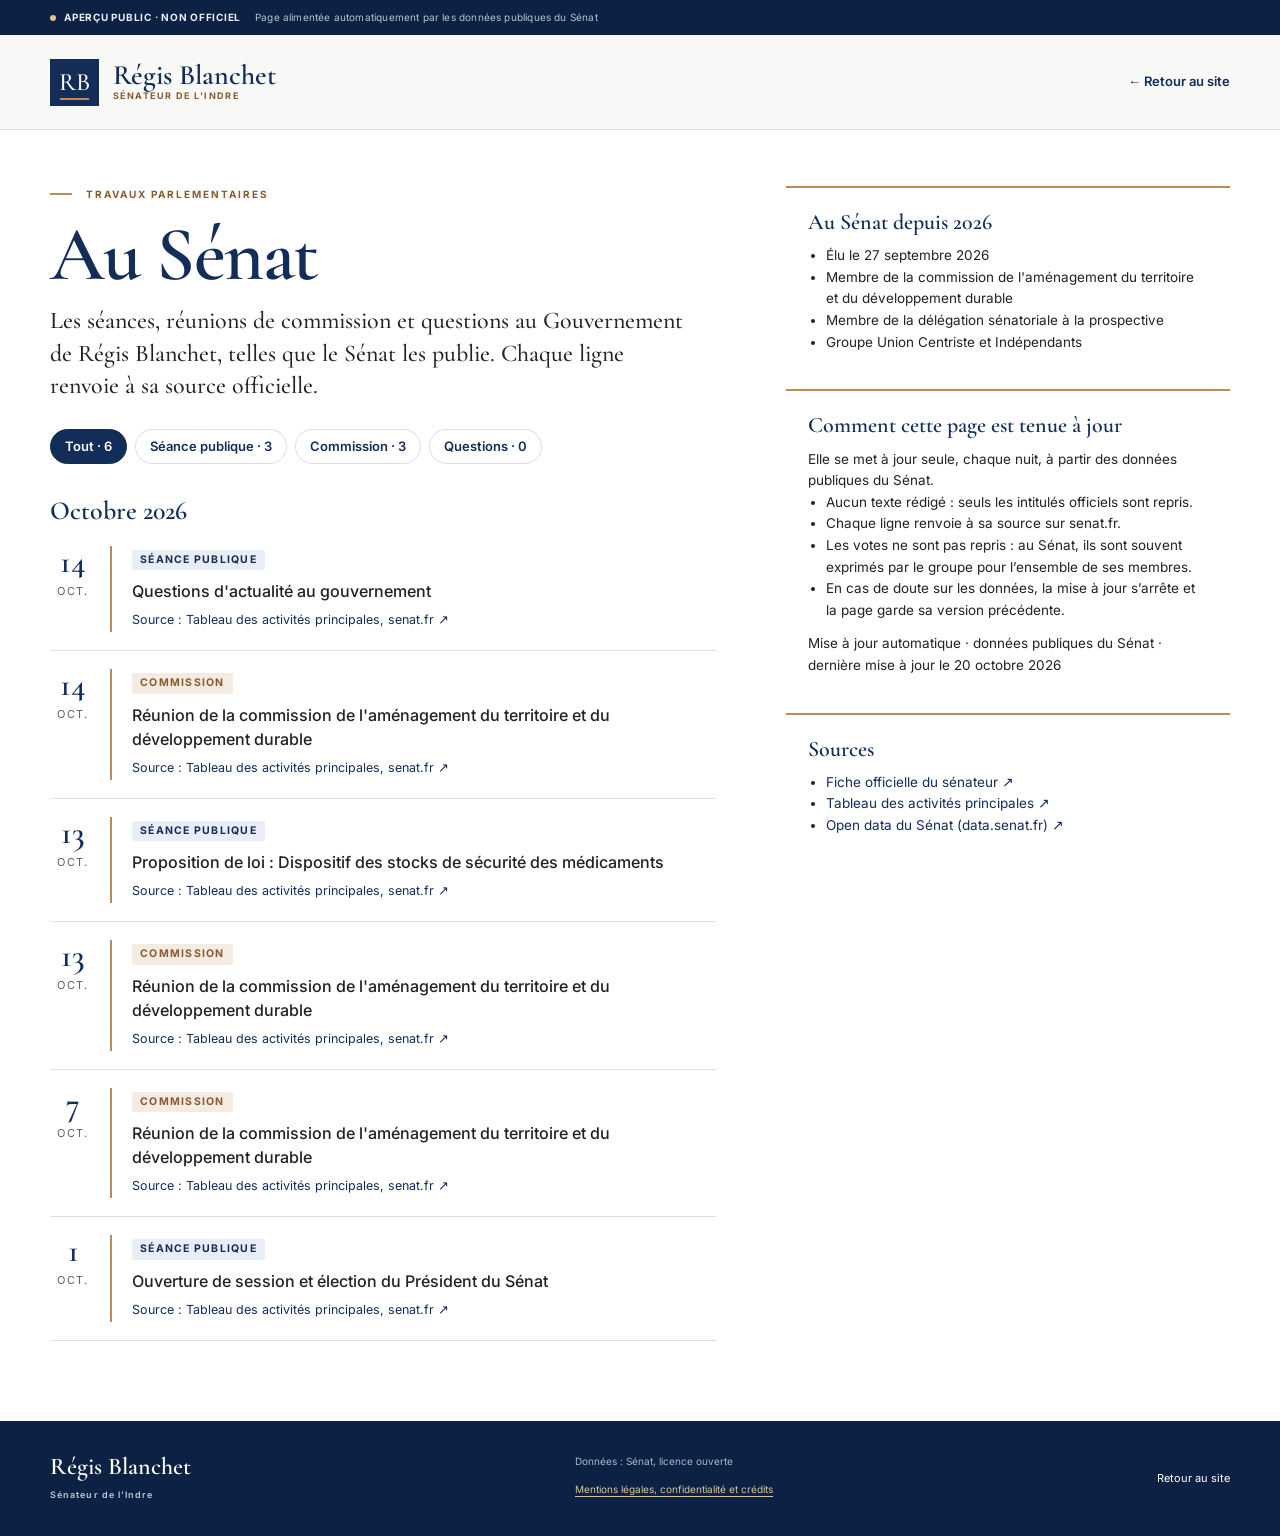
==== au-senat.html @ c46a8a38 "Rubrique « Au Sénat » alimentée automatiquement par les données publiques du Sénat - tools/senat/maj" ====
<!doctype html>
<html lang="fr">
<head>
  <meta charset="utf-8">
  <meta name="viewport" content="width=device-width, initial-scale=1">
  <meta name="robots" content="noindex">
  <title>Au Sénat | Régis Blanchet</title>
  <meta name="description" content="Activité parlementaire de Régis Blanchet, sénateur de l'Indre, mise à jour automatiquement à partir des données publiques du Sénat.">
  <link rel="icon" type="image/svg+xml" href="favicon.svg">
  <link rel="stylesheet" href="assets/css/fonts.css?v=1">
  <link rel="stylesheet" href="assets/css/style.css?v=20261020-senat1">
  <script src="assets/js/travaux-data.js" defer></script>
  <script src="assets/js/travaux.js?v=1" defer></script>
</head>
<body>
  <div class="prototype-bar"><div class="shell prototype-inner"><span class="prototype-chip"><span class="live-dot"></span>APERÇU PUBLIC · NON OFFICIEL</span><span class="prototype-caption">Page alimentée automatiquement par les données publiques du Sénat</span></div></div>
  <header class="site-header"><div class="shell header-inner">
    <a class="brand" href="index.html" aria-label="Retour à l’accueil"><span class="brand-mark">RB<span class="brand-mark-rule"></span></span><span class="brand-wordmark"><strong>Régis Blanchet</strong><small>SÉNATEUR DE L’INDRE</small></span></a>
    <a class="r-back-top" href="index.html#mandat">← Retour au site</a>
  </div></header>
  <main id="au-senat" class="rencontre-page tv-page">
    <div class="shell r-grid">
      <div class="r-main">
        <div class="section-overline"><span class="overline-square"></span> TRAVAUX PARLEMENTAIRES</div>
        <h1>Au Sénat</h1>
        <p class="r-lead">Les séances, réunions de commission et questions au Gouvernement de Régis Blanchet, telles que le Sénat les publie. Chaque ligne renvoie à sa source officielle.</p>
        <div class="tv-filtres" role="group" aria-label="Filtrer l’activité"></div>
        <div class="tv-full" aria-live="polite"><noscript><p>Cette page nécessite JavaScript. Voir la <a href="https://www.senat.fr/senateur/blanchet_regis21652w.html">fiche officielle</a>.</p></noscript></div>
      </div>
      <aside class="r-side">
        <div class="tv-side-box tv-side-profil"><h2>Au Sénat depuis 2026</h2></div>
        <div class="tv-side-box">
          <h2>Comment cette page est tenue à jour</h2>
          <p>Elle se met à jour seule, chaque nuit, à partir des données publiques du Sénat.</p>
          <ul class="tv-regles">
            <li>Aucun texte rédigé : seuls les intitulés officiels sont repris.</li>
            <li>Chaque ligne renvoie à sa source sur senat.fr.</li>
            <li>Les votes ne sont pas repris : au Sénat, ils sont souvent exprimés par le groupe pour l’ensemble de ses membres.</li>
            <li>En cas de doute sur les données, la mise à jour s’arrête et la page garde sa version précédente.</li>
          </ul>
          <div class="tv-side-maj"></div>
        </div>
        <div class="tv-side-box"><h2>Sources</h2><ul class="tv-sources"></ul></div>
      </aside>
    </div>
  </main>
  <footer class="footer"><div class="shell footer-inner"><div class="footer-brand">Régis Blanchet <small>Sénateur de l’Indre</small></div><div class="footer-notes"><span>Données : Sénat, licence ouverte</span><a class="footer-legal" href="mentions-legales.html">Mentions légales, confidentialité et crédits</a></div><a href="index.html" class="back-to-top">Retour au site</a></div></footer>
</body>
</html>
---- assets/css/fonts.css ----
/* Polices hébergées sur le site (aucun appel à un service tiers) — licence SIL OFL */
@font-face{font-family:'Cormorant Garamond';font-style:normal;font-weight:500;font-display:swap;src:url(../fonts/cormorant-garamond-latin-500-normal.woff2) format('woff2')}
@font-face{font-family:'Cormorant Garamond';font-style:normal;font-weight:600;font-display:swap;src:url(../fonts/cormorant-garamond-latin-600-normal.woff2) format('woff2')}
@font-face{font-family:'Cormorant Garamond';font-style:normal;font-weight:700;font-display:swap;src:url(../fonts/cormorant-garamond-latin-700-normal.woff2) format('woff2')}
@font-face{font-family:'Cormorant Garamond';font-style:italic;font-weight:500;font-display:swap;src:url(../fonts/cormorant-garamond-latin-500-italic.woff2) format('woff2')}
@font-face{font-family:'Cormorant Garamond';font-style:italic;font-weight:600;font-display:swap;src:url(../fonts/cormorant-garamond-latin-600-italic.woff2) format('woff2')}
@font-face{font-family:'Inter';font-style:normal;font-weight:400;font-display:swap;src:url(../fonts/inter-latin-400-normal.woff2) format('woff2')}
@font-face{font-family:'Inter';font-style:normal;font-weight:500;font-display:swap;src:url(../fonts/inter-latin-500-normal.woff2) format('woff2')}
@font-face{font-family:'Inter';font-style:normal;font-weight:600;font-display:swap;src:url(../fonts/inter-latin-600-normal.woff2) format('woff2')}
@font-face{font-family:'Inter';font-style:normal;font-weight:700;font-display:swap;src:url(../fonts/inter-latin-700-normal.woff2) format('woff2')}
---- assets/css/style.css ----
:root{--navy:#132D59;--navy-deep:#0d2144;--navy-hover:#1c3f75;--cream:#F8F8F6;--cream-alt:#F1EFEA;--ink:#222222;--ink-soft:#5a5e65;--terracotta:#BD8B57;--terracotta-deep:#8A5A2E;--tie-bordeaux:#983F49;--line:rgba(19,45,89,.14);--serif:'Cormorant Garamond',Georgia,'Times New Roman',serif;--sans:'Inter',-apple-system,BlinkMacSystemFont,'Segoe UI',Arial,sans-serif;--container:1180px;--shadow:0 24px 70px rgba(12,31,59,.13);--radius:7px}
*{box-sizing:border-box}html{scroll-behavior:smooth;scroll-padding-top:116px}body{margin:0;background:var(--cream);color:var(--ink);font-family:var(--sans);font-size:15px;line-height:1.65;-webkit-font-smoothing:antialiased}body.reader-open{overflow:hidden}button,input{font:inherit}a{color:inherit;text-decoration:none}button{cursor:pointer}img{max-width:100%;display:block}h1,h2,h3,h4,p{margin:0}h1,h2,h3{font-family:var(--serif);font-weight:600;line-height:1.02}em{font-family:var(--serif);font-weight:500}h2 em{color:var(--terracotta-deep)}.shell{width:min(var(--container),calc(100% - 88px));margin-inline:auto}.skip-link{position:absolute;top:-200px;left:15px;background:#fff;padding:10px;z-index:99}.skip-link:focus{top:5px}a:focus-visible,button:focus-visible{outline:3px solid var(--terracotta);outline-offset:3px}.prototype-bar{background:var(--navy-deep);color:#e9eef5;font-size:10px;letter-spacing:.075em}.prototype-inner{min-height:35px;display:flex;align-items:center;gap:14px}.prototype-chip{font-weight:700;white-space:nowrap;display:inline-flex;align-items:center;gap:8px}.live-dot{width:6px;height:6px;background:#e2c18c;border-radius:50%;display:block}.prototype-caption{color:#b6c2d2;letter-spacing:.018em;font-size:10px}.prototype-doc{margin-left:auto;color:#fff;white-space:nowrap;font-size:10px;font-weight:600}.prototype-doc span{margin-left:8px}.site-header{position:sticky;top:0;z-index:30;background:rgba(248,248,246,.96);backdrop-filter:blur(15px);border-bottom:1px solid var(--line)}.header-inner{height:94px;display:flex;align-items:center;justify-content:space-between;gap:28px}.brand{display:flex;align-items:center;gap:14px;flex-shrink:0}.brand-mark{height:47px;width:49px;background:var(--navy);color:#fff;font-family:var(--serif);font-size:25px;line-height:1;display:flex;align-items:center;justify-content:center;position:relative}.brand-mark-rule{position:absolute;left:10px;right:10px;bottom:6px;background:var(--terracotta);height:2px}.brand-wordmark{display:flex;flex-direction:column;gap:3px}.brand-wordmark strong{font:600 28px/.86 var(--serif);color:var(--navy);white-space:nowrap}.brand-wordmark small{font:700 9px var(--sans);letter-spacing:.16em;color:var(--terracotta-deep)}.site-nav{display:flex;align-items:center;gap:32px;margin-left:auto;font-size:12px;font-weight:600;color:#303b4c}.site-nav>a{transition:color .2s;white-space:nowrap}.site-nav>a:hover{color:var(--terracotta-deep)}.site-nav>.nav-contact{border:1px solid rgba(19,45,89,.4);padding:12px 17px;border-radius:2px;color:var(--navy)}.nav-contact span{padding-left:12px}.nav-toggle{display:none}.hero{position:relative;padding:90px 0 99px;overflow:hidden}.hero:before{content:'';position:absolute;top:-200px;left:-130px;width:440px;height:440px;border-radius:50%;border:1px solid rgba(19,45,89,.045)}.hero-grid{display:grid;grid-template-columns:1.04fr 1fr;gap:73px;align-items:center}.section-overline{font-size:10px;font-weight:700;letter-spacing:.20em;color:var(--terracotta-deep);display:flex;align-items:center;gap:14px}.overline-square{width:22px;height:2px;background:var(--terracotta);display:inline-block}.hero h1{font-size:clamp(64px,7.0vw,112px);letter-spacing:-.037em;line-height:.90;color:var(--navy);margin:30px 0 29px}.hero h1 em{font-weight:500;color:var(--terracotta-deep);letter-spacing:-.045em}.hero-lead{font-size:16px;max-width:460px;line-height:1.92;color:var(--ink-soft)}.hero-actions{display:flex;gap:20px;align-items:center;flex-wrap:wrap;margin-top:31px}.btn{display:inline-flex;align-items:center;justify-content:center;gap:14px;border-radius:3px;border:1px solid transparent;padding:16px 23px;font-size:12px;font-weight:650;line-height:1.2;transition:background .2s,color .2s,transform .2s,border-color .2s}.btn:hover{transform:translateY(-2px)}.btn-primary{background:var(--navy);color:#fff}.btn-primary:hover{background:var(--navy-hover)}.btn-quiet{background:transparent;padding-inline:4px;color:var(--navy)}.btn svg{width:17px;height:17px;stroke:currentColor;stroke-width:1.65;fill:none;stroke-linecap:round;stroke-linejoin:round}.hero-subnote{font-size:10px;max-width:445px;line-height:1.8;margin-top:42px;color:#85878b;display:flex;align-items:start;gap:10px}.small-check{color:var(--terracotta-deep);font-size:14px}.hero-visual{position:relative;min-height:550px;padding-left:34px;padding-bottom:28px}.hero-photo-wrap{height:520px;position:relative;overflow:hidden;background:linear-gradient(135deg,#3a4c67 0%,#182f54 48%,#0b1a35 100%);box-shadow:var(--shadow)}.hero-photo{position:absolute;inset:0;width:100%;height:100%;object-fit:cover;object-position:center 25%;z-index:2;filter:saturate(.80);transition:filter .35s}.hero-photo-wrap:hover .hero-photo{filter:saturate(1)}.hero-visual-overlay{pointer-events:none;position:absolute;inset:0;background:linear-gradient(to top,rgba(6,23,47,.62),transparent 38%);z-index:3}.hero-photo-fallback{position:absolute;inset:0;display:flex;flex-direction:column;align-items:center;justify-content:center;color:#eee9dc;overflow:hidden}.hero-photo-letters{font:500 165px/.9 var(--serif);opacity:.67;position:relative}.hero-photo-letters span{color:var(--terracotta)}.hero-photo-fallback p{margin-top:10px;font-size:13px;letter-spacing:.33em;opacity:.75}.hero-photo-fallback p span{color:var(--terracotta)}.hero-photo-line-one,.hero-photo-line-two{position:absolute;width:130%;height:130%;left:-28%;top:35%;transform:rotate(-42deg);border-top:1px solid rgba(222,207,178,.27);border-bottom:1px solid rgba(222,207,178,.27)}.hero-photo-line-two{top:55%;left:24%}.hero-vertical-caption{position:absolute;bottom:23px;left:24px;font-size:9px;letter-spacing:.19em;color:#fff;z-index:4;font-weight:600}.hero-pullquote{position:absolute;left:-7px;bottom:-1px;width:295px;background:#fff;padding:19px 23px 17px;box-shadow:0 12px 34px rgba(12,29,56,.09);z-index:5}.hero-pullquote p{font:600 22px/1.08 var(--serif);color:var(--navy);padding-left:15px}.pullquote-rule{position:absolute;width:3px;height:32px;left:22px;top:19px;background:var(--terracotta)}.hero-pullquote small{display:block;font-size:7px;letter-spacing:.1em;color:var(--terracotta-deep);margin:9px 0 0 15px}.hero-bottom-rule{width:min(1320px,100%);height:1px;background:var(--line);margin:80px auto -100px}.intro-features{border-bottom:1px solid var(--line);background:var(--cream)}.features-grid{display:grid;grid-template-columns:repeat(3,1fr);gap:0}.feature{display:flex;align-items:flex-start;gap:18px;padding:44px 32px 43px 2px}.feature+.feature{border-left:1px solid var(--line);padding-left:35px}.feature-num{color:var(--terracotta-deep);font:600 32px/.85 var(--serif);padding-top:5px}.feature h2{font-size:26px;color:var(--navy);margin-bottom:7px}.feature p{font-size:12px;color:var(--ink-soft);max-width:270px}.section{padding:117px 0}.section-heading-row{display:flex;justify-content:space-between;align-items:end;gap:32px;margin-bottom:40px}.section-heading-row h2,.mandate-left h2,.territoire-copy h2,.letters-copy h2,.contact-left h2{font-size:clamp(45px,5vw,69px);color:var(--navy);letter-spacing:-.025em;margin-top:15px}.section-heading-row p{max-width:640px;font-size:14px;color:var(--ink-soft);margin-top:17px;line-height:1.85}.filters{display:flex;gap:6px;background:#eeeae4;border-radius:4px;padding:5px;flex-shrink:0}.filter{border:0;background:none;padding:12px 15px;font-size:11px;color:#69707a;font-weight:600;border-radius:3px;transition:background .2s,color .2s}.filter.is-active{background:var(--navy);color:#fff}.actualites{background:#fff}.news-grid{display:grid;grid-template-columns:1.3fr 1fr 1fr;gap:20px}.news-card{background:#fff;border:1px solid #e7e7e2;transition:box-shadow .22s,transform .22s;min-width:0}.news-card:hover{box-shadow:0 16px 36px rgba(18,45,89,.10);transform:translateY(-3px)}.news-card.is-hidden{display:none}.news-visual{height:208px;position:relative;overflow:hidden}.news-featured .news-visual{height:250px}.news-visual-indigo{background:linear-gradient(135deg,#304d6e,#142b50 65%,#081933)}.news-visual-stone{background:linear-gradient(135deg,#e7e1d6,#f3f1ec)}.news-visual-warm{background:linear-gradient(135deg,#efe9df,#e5dacc)}.placeholder-note{position:absolute;top:20px;left:22px;font-size:9px;font-weight:700;letter-spacing:.13em;color:rgba(19,45,89,.55);z-index:1}.news-visual-indigo .placeholder-note{color:rgba(255,255,255,.6)}.news-visual-letter{font:500 190px/.8 var(--serif);position:absolute;right:12px;bottom:-33px;color:rgba(255,255,255,.10)}.abstract-orbit{position:absolute;left:-24%;top:32%;width:115%;height:150%;border:1px solid rgba(255,255,255,.2);border-radius:50%}.abstract-orbit:before{content:'';display:block;width:68%;height:80%;border:1px solid rgba(255,255,255,.2);border-radius:50%;margin:12% 16%}.building-line{position:absolute;inset:auto 15% 18% 15%;height:90px;border-bottom:5px solid rgba(19,45,89,.24);display:flex;justify-content:space-evenly;align-items:end}.building-line:before{content:'';position:absolute;top:-14px;left:-10px;right:-10px;border-bottom:3px solid rgba(19,45,89,.27);transform:skew(-10deg)}.building-line span{height:70px;width:14%;border-left:2px solid rgba(19,45,89,.18);border-right:2px solid rgba(19,45,89,.18)}.book-mark{font:500 210px/.8 var(--serif);position:absolute;right:16%;bottom:0;color:rgba(152,63,73,.30)}.news-content{padding:25px 25px 28px}.news-tag{font-size:9px;font-weight:700;letter-spacing:.12em;color:var(--terracotta-deep)}.news-tag span{padding:0 3px}.news-content h3{font-size:28px;color:var(--navy);margin-top:13px;line-height:1.10}.news-content p{font-size:12px;color:var(--ink-soft);line-height:1.78;margin-top:13px;min-height:88px}.fake-read{font-size:11px;color:var(--navy);font-weight:600;display:flex;justify-content:space-between;align-items:center;margin-top:20px;padding-top:16px;border-top:1px solid var(--line)}.section-disclaimer{font-size:10px;color:#8d8d8c;margin-top:17px}.mandate-section{background:var(--cream-alt)}.mandate-grid{display:grid;grid-template-columns:.90fr 1.1fr;gap:115px;align-items:center}.mandate-left h2{margin:23px 0}.mandate-left h2 em{font-weight:500}.mandate-left>p{font-size:14px;max-width:460px;line-height:1.93;color:var(--ink-soft)}.text-link{display:inline-block;margin-top:24px;color:var(--navy);font-size:12px;font-weight:700;border-bottom:1px solid var(--terracotta);padding-bottom:7px}.text-link span{margin-left:18px}.mandate-cards{display:grid;gap:11px}.mandate-card{background:#fff;display:grid;grid-template-columns:40px 1fr 25px;gap:16px;align-items:center;padding:26px 30px;box-shadow:0 10px 20px rgba(19,45,89,.02)}.mandate-card-number{font:500 33px var(--serif);color:var(--terracotta-deep)}.mandate-card h3{font-size:24px;color:var(--navy)}.mandate-card p{font-size:11px;color:var(--ink-soft);margin-top:7px;line-height:1.6}.mandate-arrow{color:#9a9fa6;font-size:17px}.territoire-section{background:#fff}.territoire-grid{display:grid;grid-template-columns:1fr 1fr;gap:125px;align-items:center}.territoire-art{position:relative;min-height:460px}.territoire-img{position:relative;height:450px;overflow:hidden;background:linear-gradient(145deg,#e6e1d8 30%,#d6cbb9 100%);box-shadow:var(--shadow)}.territoire-img img{width:100%;height:100%;object-fit:cover;object-position:center;position:absolute;z-index:2}.territoire-fallback{position:absolute;top:27%;left:15%;font:500 120px/.78 var(--serif);color:#998b78;opacity:.5}.territoire-fallback small{font:500 75px/.8 var(--serif);margin-left:100px}.territoire-img:after{position:absolute;content:'';border:1px solid rgba(19,45,89,.18);inset:20px}.territoire-caption{position:absolute;bottom:-28px;left:0;font-size:9px;letter-spacing:.13em;font-weight:600;color:var(--terracotta-deep)}.territoire-copy h2{margin:23px 0}.territoire-copy>p{font-size:14px;color:var(--ink-soft);line-height:1.95}.territoire-note{border-left:3px solid var(--tie-bordeaux);margin-top:29px;padding:2px 0 2px 18px}.territoire-note>span{color:var(--tie-bordeaux);font-size:9px;font-weight:700;letter-spacing:.13em}.territoire-note p{margin-top:6px;font-size:12px;color:var(--ink-soft);line-height:1.7}.letters-section{background:#ebe9e4;overflow:hidden}.letters-layout{display:grid;grid-template-columns:1fr 1fr;gap:115px;align-items:center}.letter-showcase{min-height:585px;position:relative;display:flex;align-items:center;justify-content:center}.letter-paper{width:355px;height:503px;background:#fff;box-shadow:0 22px 45px rgba(19,45,89,.16)}.letter-behind{position:absolute;transform:translate(22px,-13px) rotate(6deg);border:1px solid #ecece7}.letter-front{position:relative;transform:rotate(-4deg);overflow:hidden;z-index:1}.letter-front img{height:100%;width:100%;object-fit:cover}.letter-corner-label{position:absolute;z-index:2;right:0;top:100px;background:var(--navy);padding:10px 14px;color:#fff;font-size:10px;font-weight:700;letter-spacing:.1em;box-shadow:0 8px 17px #11213b33}.letter-corner-label span{color:#cbb087;margin-left:4px}.letters-copy h2{margin:24px 0}.letters-copy>p{font-size:14px;color:var(--ink-soft);line-height:1.92}.letters-copy>.letters-explainer{margin-top:14px;font-size:12px;color:#5d6063;max-width:510px}.letter-actions{display:flex;flex-wrap:wrap;gap:11px;margin:27px 0 30px}.btn-outline{border-color:rgba(19,45,89,.35);color:var(--navy);background:transparent}.btn-outline:hover{background:#fff}.letter-index{padding:19px 0;border-top:1px solid #c9c9c3;border-bottom:1px solid #c9c9c3;display:flex;gap:19px;align-items:center}.letter-index-num{font:500 32px var(--serif);color:var(--terracotta-deep)}.letter-index b{font-size:12px;color:var(--navy)}.letter-index small{display:block;font-size:10px;color:var(--ink-soft);margin-top:5px}.letter-index-tag{margin-left:auto;border:1px solid #cbbba4;color:var(--terracotta-deep);font-size:9px;font-weight:700;padding:5px 9px;white-space:nowrap}.docs-section{background:#fff}.section-heading-row.compact{margin-bottom:35px}.doc-grid{display:grid;grid-template-columns:repeat(3,1fr);gap:13px}.doc-tile{border:1px solid #e1e3e3;padding:23px 19px 24px;display:grid;grid-template-columns:43px 1fr 12px;align-items:start;gap:14px;min-height:162px;transition:transform .18s,box-shadow .18s}.doc-featured:hover{transform:translateY(-3px);box-shadow:0 12px 24px rgba(19,45,89,.09)}.doc-disabled{background:#fafaf9}.doc-icon{background:var(--navy);color:#fff;font-size:8px;font-weight:800;letter-spacing:.1em;height:44px;width:38px;display:flex;align-items:center;justify-content:center;border-radius:2px}.doc-disabled .doc-icon{background:#b9b8b4}.doc-type{font-size:8px;font-weight:700;color:var(--terracotta-deep);letter-spacing:.12em}.doc-tile h3{font:600 21px/1.05 var(--serif);color:var(--navy);margin-top:9px}.doc-tile p{font-size:10px;color:var(--ink-soft);margin-top:9px}.doc-arrow{color:var(--terracotta-deep)}.doc-disabled .doc-arrow{color:#9d9d9d}.contact-section{background:var(--navy);color:#fff;padding:85px 0}.contact-grid{display:grid;grid-template-columns:1fr .85fr;gap:115px}.section-overline-light{color:#dfbe91}.contact-left h2{color:#fff;margin:22px 0 21px}.contact-left h2 em{color:#d8b68a}.contact-left p{font-size:14px;color:#d4dce5;max-width:480px;line-height:1.85}.contact-right{padding:23px 0 0}.contact-box-label{font-size:9px;color:#c8ab85;font-weight:700;letter-spacing:.16em}.contact-missing{margin:16px 0 35px;border:1px dashed rgba(255,255,255,.38);color:#dfe5ee;padding:19px;font-size:11px}.contact-social-title{margin-bottom:15px}.social-links{display:flex;gap:20px;flex-wrap:wrap;font-size:12px;font-weight:600}.social-links a{border-bottom:1px solid #7487a0;padding-bottom:3px}.social-links a:hover{color:#d5b68d}.contact-right small{display:block;color:#adbdce;font-size:10px;margin-top:19px;line-height:1.75}.footer{background:var(--navy-deep);color:#fff;padding:32px 0}.footer-inner{display:flex;align-items:center;justify-content:space-between;gap:30px}.footer-brand{font:600 24px/.95 var(--serif)}.footer-brand small{display:block;font:600 9px var(--sans);letter-spacing:.12em;margin-top:10px;color:#bbcadc}.footer-notes{display:flex;flex-direction:column;font-size:10px;gap:6px;color:#a9b8ca}.back-to-top{font-size:11px;white-space:nowrap;color:#fff}.reader-modal[hidden]{display:none}.reader-modal{position:fixed;inset:0;z-index:100;display:flex;align-items:center;justify-content:center;padding:20px}.reader-backdrop{position:absolute;inset:0;background:rgba(6,19,36,.80)}.reader-panel{position:relative;max-width:910px;width:100%;max-height:calc(100vh - 44px);background:var(--cream);border-radius:9px;box-shadow:0 24px 90px #0008;display:flex;flex-direction:column;overflow:hidden}.reader-header{display:flex;justify-content:space-between;align-items:center;background:#fff;border-bottom:1px solid #e5e4e1;padding:17px 23px}.reader-overline{font-size:9px;letter-spacing:.13em;font-weight:700;color:var(--terracotta-deep)}.reader-header h2{font-size:25px;color:var(--navy);margin-top:4px}.reader-header-actions{display:flex;gap:22px;align-items:center}.reader-pdf-link{font-size:11px;font-weight:700;color:var(--navy)}.reader-close{border:none;background:#eeeae5;width:36px;height:36px;border-radius:50%;font-size:26px;line-height:1;color:var(--navy)}.reader-stage{min-height:0;display:flex;align-items:center;justify-content:center;gap:20px;padding:18px 20px;flex:1;overflow:hidden}.reader-stage img{height:auto;max-height:calc(100vh - 210px);max-width:calc(100% - 150px);box-shadow:0 7px 22px #0c203d26;object-fit:contain;background:#fff}.reader-arrow{width:44px;height:44px;border:1px solid #d4d4d0;color:var(--navy);background:#fff;border-radius:50%;font:33px/1 var(--serif)}.reader-arrow:disabled{opacity:.3;cursor:not-allowed}.reader-bottom{display:flex;align-items:center;justify-content:space-between;gap:15px;background:#fff;border-top:1px solid #e5e4e1;padding:14px 23px;font-size:10px;color:#7a7c81}.reader-bottom>span:first-child{color:var(--navy);font-weight:700}.reader-dots{display:flex;gap:9px}.reader-dots button{background:#cdd1d7;border:0;border-radius:50%;height:7px;width:7px;padding:0}.reader-dots button.is-active{background:var(--navy);transform:scale(1.23)}.reveal{opacity:1;transform:none}@media(prefers-reduced-motion:no-preference){.js-reveal .reveal{opacity:0;transform:translateY(21px);transition:opacity .55s ease,transform .55s ease}.js-reveal .reveal.is-visible{opacity:1;transform:none}}@media(max-width:1120px){.shell{width:min(var(--container),calc(100% - 56px))}.site-nav{gap:20px}.hero-grid{gap:40px}.hero h1{font-size:clamp(62px,7.3vw,89px)}.mandate-grid,.territoire-grid,.letters-layout{gap:65px}.news-content{padding:22px 19px}.news-content h3{font-size:25px}}@media(max-width:900px){.header-inner{height:82px}.nav-toggle{display:block;border:0;background:none;padding:13px 6px;width:42px;height:42px;position:relative}.nav-toggle span{height:2px;width:26px;background:var(--navy);display:block;margin:6px auto;transition:transform .2s,opacity .2s}.nav-toggle[aria-expanded=true] span:nth-child(1){transform:translateY(8px) rotate(45deg)}.nav-toggle[aria-expanded=true] span:nth-child(2){opacity:0}.nav-toggle[aria-expanded=true] span:nth-child(3){transform:translateY(-8px) rotate(-45deg)}.site-nav{display:none;position:absolute;left:0;right:0;top:82px;background:var(--cream);padding:17px 28px 30px;box-shadow:0 16px 28px #132d5924;flex-direction:column;align-items:stretch;gap:0}.site-nav.is-open{display:flex}.site-nav>a{padding:15px 0;border-bottom:1px solid var(--line)}.site-nav>.nav-contact{padding:15px;text-align:center;border:1px solid var(--navy);margin-top:17px}.hero{padding:70px 0 85px}.hero-grid{grid-template-columns:1fr 1fr}.hero-photo-wrap{height:470px}.hero-visual{min-height:510px}.hero-subnote{margin-top:24px}.hero-actions{gap:15px}.section{padding:90px 0}.features-grid{grid-template-columns:repeat(3,1fr)}.feature{padding:33px 14px;gap:12px}.feature+.feature{padding-left:17px}.feature-num{font-size:26px}.feature h2{font-size:23px}.section-heading-row{align-items:start;flex-direction:column}.news-grid{grid-template-columns:1fr 1fr}.news-featured{grid-column:1/3;display:grid;grid-template-columns:1fr 1fr}.news-featured .news-visual{height:100%;min-height:260px}.news-content p{min-height:auto}.mandate-grid{grid-template-columns:1fr 1fr;gap:42px}.mandate-left h2{font-size:53px}.territoire-grid,.letters-layout{gap:40px}.territoire-img{height:410px}.letter-paper{width:280px;height:397px}.letter-showcase{min-height:470px}.letter-corner-label{right:-10px;top:60px}.contact-grid{gap:45px}}@media(max-width:640px){.shell{width:calc(100% - 38px)}.prototype-inner{min-height:39px}.prototype-caption{display:none}.prototype-doc{font-size:9px}.prototype-chip{font-size:9px}.brand-mark{height:42px;width:44px;font-size:22px}.brand-wordmark strong{font-size:24px}.brand-wordmark small{font-size:8px}.header-inner{height:74px}.site-nav{top:74px}.hero{padding:58px 0 60px}.hero-grid{display:flex;flex-direction:column;gap:50px;align-items:stretch}.hero h1{font-size:74px;margin:20px 0}.hero-lead{font-size:14px}.hero-actions{gap:10px}.btn{padding:15px 16px;font-size:11px}.btn-quiet{padding:12px 5px}.hero-visual{padding-left:20px;min-height:400px}.hero-photo-wrap{height:390px}.hero-pullquote{left:-8px;bottom:-17px;width:246px}.hero-pullquote p{font-size:19px}.hero-bottom-rule{display:none}.features-grid{display:block}.feature{padding:22px 0;gap:17px}.feature+.feature{border-left:0;border-top:1px solid var(--line);padding-left:0}.feature h2{font-size:25px}.section{padding:72px 0}.section-heading-row h2,.mandate-left h2,.territoire-copy h2,.letters-copy h2,.contact-left h2{font-size:51px}.section-heading-row p{font-size:13px}.filters{width:100%;justify-content:space-between}.filter{flex:1;padding:10px 4px;font-size:10px}.news-grid{display:flex;flex-direction:column}.news-featured{display:block}.news-featured .news-visual{min-height:250px}.news-card .news-visual{height:215px}.news-content p{font-size:12px}.mandate-grid,.territoire-grid,.letters-layout,.contact-grid{display:flex;flex-direction:column;gap:38px}.mandate-card{grid-template-columns:30px 1fr 12px;gap:12px;padding:20px}.mandate-card h3{font-size:23px}.territoire-art{width:100%;min-height:380px}.territoire-img{height:355px}.territoire-copy h2{font-size:50px}.letters-layout{gap:30px}.letter-showcase{min-height:460px;width:100%}.letter-paper{width:283px;height:402px}.letter-corner-label{right:0;top:30px}.letter-actions{gap:9px}.letter-index{gap:12px}.letter-index-tag{font-size:8px}.doc-grid{grid-template-columns:1fr}.doc-tile{min-height:120px}.contact-section{padding:72px 0}.contact-grid{gap:22px}.contact-left h2{font-size:50px}.contact-right{width:100%}.footer-inner{flex-wrap:wrap;justify-content:space-between}.footer-notes{order:3;width:100%}.reader-modal{padding:6px}.reader-header{padding:12px 10px}.reader-header h2{font-size:19px}.reader-overline{font-size:8px}.reader-header-actions{gap:9px}.reader-pdf-link{font-size:9px}.reader-close{width:30px;height:30px}.reader-stage{padding:9px 3px;gap:5px}.reader-stage img{max-width:calc(100% - 64px);max-height:calc(100vh - 195px)}.reader-arrow{width:31px;height:31px;font-size:26px}.reader-bottom{padding:12px}.reader-bottom>span:last-child{display:none}}
.hero-subnote a{text-decoration:underline;text-underline-offset:3px}.fake-read:hover{text-decoration:underline;text-underline-offset:3px}

/* Mouvements légers de l'aperçu public. */
.site-header{transition:box-shadow .25s ease}
.site-header.is-scrolled{box-shadow:0 8px 24px rgba(12,31,59,.10)}
@media (prefers-reduced-motion:no-preference){
  @keyframes arrive{from{opacity:0;transform:translateY(18px)}to{opacity:1;transform:translateY(0)}}
  .hero-copy{animation:arrive .7s ease-out both}
  .hero-visual{animation:arrive .8s .12s ease-out both}
  .js-reveal .reveal{transition-delay:var(--reveal-delay,0ms)}
  .hero-photo{transition:filter .45s ease,transform .8s cubic-bezier(.2,.7,.2,1)}
  .hero-photo-wrap:hover .hero-photo{transform:scale(1.035)}
}
@media (prefers-reduced-motion:reduce){
  html{scroll-behavior:auto}
  .btn,.news-card,.doc-tile,.site-nav>a,.filter,.hero-photo{transition:none}
}

/* Survols et accès aux profils publics. */
.site-nav>a:not(.nav-contact){position:relative}
.site-nav>a:not(.nav-contact)::after{content:"";position:absolute;left:0;right:100%;bottom:-5px;height:2px;background:var(--terracotta);transition:right .25s ease}
.site-nav>a:not(.nav-contact):hover::after,.site-nav>a:not(.nav-contact):focus-visible::after{right:0}
.mandate-card{border-left:3px solid transparent;transition:transform .25s ease,box-shadow .25s ease,border-color .25s ease}
.mandate-card:hover,.mandate-card:focus-visible{border-left-color:var(--terracotta);box-shadow:0 16px 30px rgba(19,45,89,.10)}
.mandate-arrow,.doc-arrow,.fake-read span,.text-link span{display:inline-block;transition:transform .25s ease,color .25s ease}
.mandate-card:hover .mandate-arrow,.mandate-card:focus-visible .mandate-arrow,.doc-tile:hover .doc-arrow,.doc-tile:focus-visible .doc-arrow,.fake-read:hover span,.fake-read:focus-visible span,.text-link:hover span,.text-link:focus-visible span{color:var(--terracotta-deep);transform:translate(3px,-3px)}
.social-links{display:grid;grid-template-columns:repeat(3,minmax(0,1fr));gap:8px}
.social-links .social-card{display:flex;align-items:center;justify-content:space-between;gap:5px;min-width:0;padding:12px 10px;border:1px solid rgba(255,255,255,.32);border-radius:3px;background:rgba(255,255,255,.05);font-size:11px;transition:background .2s ease,border-color .2s ease,transform .25s ease}
.social-links .social-card:hover,.social-links .social-card:focus-visible{background:rgba(255,255,255,.13);border-color:#dfbe91;color:#fff}
.social-card span:last-child{color:#dfbe91;transition:transform .25s ease}
.social-card:hover span:last-child,.social-card:focus-visible span:last-child{transform:translate(2px,-2px)}
.contact-right .source-link,.institutional-link{text-decoration:underline;text-decoration-color:#7487a0;text-underline-offset:4px}
.institutional-label{margin-top:24px;margin-bottom:10px}
.institutional-link{display:inline-flex;gap:8px;font-size:12px;font-weight:600}
.institutional-link span{transition:transform .25s ease}
.institutional-link:hover span,.institutional-link:focus-visible span{transform:translate(3px,-3px)}
@media (hover:hover) and (prefers-reduced-motion:no-preference){
  .mandate-card:hover{transform:translateX(5px)}
  .social-links .social-card:hover{transform:translateY(-3px)}
  .news-visual-letter,.book-mark,.building-line{transition:transform .35s ease}
  .news-card:hover .news-visual-letter,.news-card:hover .book-mark,.news-card:hover .building-line{transform:translateY(-7px)}
  .letter-front{transition:transform .35s ease,box-shadow .35s ease}
  .letter-showcase:hover .letter-front{transform:rotate(-1deg) translateY(-7px);box-shadow:0 28px 50px rgba(19,45,89,.22)}
}
@media (max-width:380px){.social-links{grid-template-columns:1fr}}
@media (prefers-reduced-motion:reduce){
  .site-nav>a:not(.nav-contact)::after,.mandate-card,.mandate-arrow,.doc-arrow,.fake-read span,.text-link span,.social-links .social-card,.social-card span:last-child,.institutional-link span{transition:none}
}

/* Apparitions rejouées et feuilletage de la lettre. */
.letter-preview-trigger{position:relative;display:flex;align-items:center;justify-content:center;width:100%;height:585px;padding:0;border:0;background:transparent;color:inherit;cursor:pointer}
.letter-preview-trigger .letter-paper{display:block}
.letter-preview-trigger .letter-behind{overflow:hidden}
.letter-preview-trigger .letter-behind img{width:100%;height:100%;object-fit:cover}
.letter-open-hint{position:absolute;bottom:0;left:50%;transform:translateX(-50%);white-space:nowrap;padding:5px 2px;border-bottom:2px solid var(--terracotta);font-size:10px;font-weight:700;letter-spacing:.10em;color:var(--navy)}
.letter-open-hint span{display:inline-block;margin-left:7px}
.reader-arrow{transition:background .2s ease,color .2s ease,transform .2s ease}
.reader-arrow:hover:not(:disabled),.reader-arrow:focus-visible:not(:disabled){background:var(--navy);color:#fff}
@media (max-width:900px){.letter-preview-trigger{height:470px}}
@media (max-width:640px){.letter-preview-trigger{height:460px}}
@media (prefers-reduced-motion:no-preference){
  .js-reveal .reveal{transform:translateY(42px);transition:opacity .75s cubic-bezier(.2,.7,.2,1),transform .75s cubic-bezier(.2,.7,.2,1);transition-delay:var(--reveal-delay,0ms)}
  .js-reveal .reveal.is-visible{transform:translateY(0)}
  .letter-preview-trigger .letter-front{transition:transform .4s cubic-bezier(.2,.7,.2,1),box-shadow .4s ease}
  .letter-preview-trigger .letter-behind{transition:transform .4s cubic-bezier(.2,.7,.2,1),box-shadow .4s ease}
  .letter-preview-trigger:hover .letter-front,.letter-preview-trigger:focus-visible .letter-front{transform:translate(-18px,-10px) rotate(-8deg);box-shadow:0 30px 50px rgba(19,45,89,.24)}
  .letter-preview-trigger:hover .letter-behind,.letter-preview-trigger:focus-visible .letter-behind{transform:translate(48px,-18px) rotate(10deg);box-shadow:0 25px 42px rgba(19,45,89,.18)}
  .letter-preview-trigger:hover .letter-open-hint span,.letter-preview-trigger:focus-visible .letter-open-hint span{transform:translate(3px,-3px)}
  .letter-open-hint span{transition:transform .25s ease}
  .reader-arrow:hover:not(:disabled){transform:scale(1.06)}
  @keyframes turn-next{from{opacity:.35;transform:perspective(900px) rotateY(-12deg) translateX(22px)}to{opacity:1;transform:none}}
  @keyframes turn-prev{from{opacity:.35;transform:perspective(900px) rotateY(12deg) translateX(-22px)}to{opacity:1;transform:none}}
  .reader-stage img.page-turn-next{animation:turn-next .4s ease-out both;transform-origin:left center}
  .reader-stage img.page-turn-prev{animation:turn-prev .4s ease-out both;transform-origin:right center}
}
@media (prefers-reduced-motion:reduce){.reader-arrow{transition:none}}

/* Premiers faits publics et exemples de dossiers pour la relecture. */
.site-nav{gap:22px}
.news-visual-ballot{background:linear-gradient(135deg,#d9dfdf,#bfcdd0)}
.news-visual-group{background:linear-gradient(135deg,#233c60,#102748)}
.news-visual-local{background:linear-gradient(135deg,#e5d9c9,#d0b99a)}
.news-visual-symbol{position:absolute;right:18px;bottom:-42px;font:500 200px/.95 var(--serif);color:rgba(19,45,89,.16)}
.news-visual-group .news-visual-symbol{color:rgba(255,255,255,.13)}
.news-visual-group .placeholder-note{color:rgba(255,255,255,.72)}
.news-grid:has(.news-featured.is-hidden){grid-template-columns:repeat(2,minmax(0,1fr))}
.dossiers-section{background:#f4f1eb}
.dossier-grid{display:grid;grid-template-columns:repeat(3,minmax(0,1fr));gap:15px}
.dossier-card{background:#fff;padding:27px 25px 25px;border:1px solid #e4ded3;display:flex;flex-direction:column;min-height:360px;transition:transform .25s ease,box-shadow .25s ease,border-color .25s ease}
.dossier-card:hover{transform:translateY(-5px);box-shadow:0 17px 32px rgba(18,45,89,.09);border-color:#c8bba6}
.dossier-top{display:flex;align-items:center;justify-content:space-between;gap:9px;flex-wrap:wrap;font-size:9px;font-weight:700;letter-spacing:.10em;color:var(--terracotta-deep)}
.dossier-status{font-size:8px;letter-spacing:.02em;border:1px solid #d8cbbc;color:#79634e;padding:5px 8px;white-space:nowrap}
.dossier-card h3{font-size:33px;color:var(--navy);margin:27px 0 13px}
.dossier-card>p{font-size:12px;color:var(--ink-soft);line-height:1.82}
.dossier-proof{border-top:1px solid var(--line);margin-top:auto;padding-top:18px;display:grid;gap:6px}
.dossier-proof b{font-size:10px;color:var(--navy)}
.dossier-proof span{font-size:10px;color:var(--ink-soft);line-height:1.65}
.dossier-method{margin-top:20px;background:var(--navy);color:#fff;padding:25px 28px;display:flex;align-items:center;gap:28px}
.dossier-method>strong{font:600 24px/1 var(--serif);width:180px;flex:none}
.dossier-method ol{list-style:none;margin:0;padding:0;display:grid;grid-template-columns:repeat(4,minmax(0,1fr));gap:17px;flex:1}
.dossier-method li{font-size:10px;line-height:1.55;color:#e6ecf2;display:flex;align-items:center;gap:10px}
.dossier-method li span{font:500 27px/1 var(--serif);color:#dab990}
.letter-next{margin-top:18px;display:grid;gap:5px;font-size:11px;line-height:1.65;color:var(--ink-soft)}
.letter-next b{color:var(--navy)}
.idea-list{margin-top:18px;border:1px solid #d7cfc1;background:#fff}
.idea-list summary{list-style:none;padding:18px 24px;display:flex;justify-content:space-between;align-items:center;gap:15px;font-size:12px;font-weight:700;color:var(--navy);cursor:pointer}
.idea-list summary::-webkit-details-marker{display:none}
.idea-list summary span{font-size:23px;font-weight:400;line-height:1;transition:transform .2s}
.idea-list[open] summary span{transform:rotate(45deg)}
.idea-list-content{border-top:1px solid #e6e0d7;padding:20px 24px 23px}
.idea-list-content p{font-size:11px;color:var(--ink-soft);line-height:1.7;margin-bottom:14px}
.idea-list-content ol{margin:0;padding-left:22px;columns:2;column-gap:45px}
.idea-list-content li{font-size:12px;color:var(--navy);line-height:1.7;padding:0 0 9px 4px;break-inside:avoid}
@media(max-width:1120px){.site-nav{gap:13px;font-size:11px}.site-nav>.nav-contact{padding:11px}}
@media(max-width:900px){.dossier-grid{grid-template-columns:1fr 1fr}.dossier-card{min-height:330px}.dossier-method{display:block}.dossier-method>strong{display:block;width:auto;margin-bottom:16px}.dossier-method ol{grid-template-columns:1fr 1fr}}
@media(max-width:640px){.dossier-grid{grid-template-columns:1fr}.dossier-card{min-height:300px}.dossier-method ol{grid-template-columns:1fr 1fr;gap:15px}.dossier-method{padding:23px}.news-visual-symbol{font-size:180px}.idea-list-content ol{columns:1}.news-grid:has(.news-featured.is-hidden){display:flex;flex-direction:column}}
@media(prefers-reduced-motion:reduce){.dossier-card{transition:none}}

/* Photo duo : cadre portrait au ratio d'origine, visages entièrement visibles (correctif 20/10/2026) */
.territoire-art{min-height:0}
.territoire-img{height:auto;aspect-ratio:1419/1600;max-height:640px;margin-inline:auto}
.territoire-img img{object-position:50% 18%}
.territoire-img:after{inset:14px;border-color:rgba(255,255,255,.35)}
@media(max-width:900px){.territoire-img{height:auto;max-height:560px}}
@media(max-width:640px){.territoire-art{min-height:0}.territoire-img{height:auto;max-height:none}}

/* Photos réelles dans les cartes d'actualité (20/10/2026) */
.news-photo{position:absolute;inset:0;width:100%;height:100%;object-fit:cover;z-index:0;transition:transform .5s}
.news-card:hover .news-photo{transform:scale(1.04)}
.news-visual .placeholder-note{z-index:2;background:rgba(11,31,63,.82);color:#fff!important;padding:6px 9px;top:16px;left:16px}
.img-credit{position:absolute;right:8px;bottom:6px;z-index:2;font-size:8px;color:#fff;background:rgba(0,0,0,.45);padding:2px 6px;letter-spacing:.02em}

/* Mobile : lisibilité, cibles tactiles, hero et lettre (20/10/2026) */
@media(max-width:640px){
  .hero-visual{padding-left:0;min-height:0;padding-bottom:0}
  .hero-photo-wrap{height:auto;aspect-ratio:4/5}
  .hero-vertical-caption{display:none}
  .hero-pullquote{position:relative;left:auto;bottom:auto;width:auto;margin:-28px 16px 0;padding:18px 20px 16px}
  .hero-pullquote p{font-size:20px}
  .hero-pullquote small{font-size:10px}
  .brand-wordmark small{font-size:9px}
  .section-overline,.news-tag,.doc-type,.territoire-note>span,.reader-overline,.contact-box-label{font-size:11px}
  .placeholder-note{font-size:10px}
  .img-credit{font-size:9px}
  .dossier-status,.letter-index-tag{font-size:10px}
  .hero-subnote,.section-disclaimer,.territoire-caption,.contact-right small,.footer-notes{font-size:12px;line-height:1.6}
  .feature p,.news-content p,.mandate-card p,.doc-tile p{font-size:14px}
  .prototype-doc{padding:12px 0}
  .source-link,.institutional-link,.back-to-top,.hero-subnote a{display:inline-block;padding:10px 0}
  .fake-read,.text-link{padding-top:14px;padding-bottom:14px}
  .letter-corner-label{top:auto;bottom:24px;right:8px}
  .letter-preview-trigger{height:470px}
  .dossier-top span{font-size:11px}
  .dossier-proof span,.dossier-proof b{font-size:12px}
  .brand-wordmark small{font-size:10px}
  .territoire-caption{position:static;display:block;margin-top:12px}
  .territoire-art{min-height:0}
  .site-nav>a{font-size:16px;padding:17px 0}
}


/* Logos Sénat et groupe — discrets (20/10/2026) */
.hero-logos{display:flex;align-items:center;gap:12px;margin-top:26px;opacity:.9}
.hero-logos img{height:30px;width:auto}
.hero-logos img+img{height:25px}
.hero-logos span{font-size:11px;color:#85878b;letter-spacing:.02em;padding-left:12px;border-left:1px solid var(--line)}
.hero-logos+.hero-subnote{margin-top:14px}
.footer-logos{display:flex;align-items:center;gap:10px;background:#fff;border-radius:4px;padding:6px 10px}
.footer-logos img{height:28px;width:auto}
.footer-logos img+img{height:24px}
@media(max-width:640px){.hero-logos span{font-size:11px}}

/* Contact courriel + animations harmonisées des photos (20/10/2026) */
.contact-mail{margin:16px 0 12px;display:flex;flex-direction:column;gap:4px}
.contact-mail span{font-size:10px;letter-spacing:.14em;text-transform:uppercase;color:#c8ab85;font-weight:700}
.contact-mail a{font:600 22px/1.2 var(--serif);color:#fff;border-bottom:1px solid rgba(223,190,145,.5);align-self:flex-start;padding-bottom:3px;transition:color .3s,border-color .3s}
.contact-mail a:hover,.contact-mail a:focus-visible{color:#dfbe91;border-color:#dfbe91}
.contact-mail+.contact-missing{margin-top:6px}
.territoire-img img,.news-photo,.hero-photo{transition:transform .8s cubic-bezier(.2,.7,.2,1),filter .45s ease}
.territoire-img img{filter:saturate(.85)}
.territoire-img:hover img,.news-card:hover .news-photo,.hero-photo-wrap:hover .hero-photo{filter:saturate(1)}
@media(prefers-reduced-motion:no-preference){
  .territoire-img:hover img,.news-card:hover .news-photo,.hero-photo-wrap:hover .hero-photo{transform:scale(1.035)}
}
@media(prefers-reduced-motion:reduce){.territoire-img img,.news-photo,.hero-photo{transition:none}}
.footer-legal{color:#d8c3a2;text-decoration:underline;text-underline-offset:3px;padding:6px 0;display:inline-block}
.footer-legal:hover{color:#fff}

/* Carte de l'Indre (20/10/2026) */
.indre-card{margin:30px 0 0;display:grid;grid-template-columns:minmax(200px,290px) 1fr;gap:26px;align-items:center;background:var(--cream);padding:20px 22px;border:1px solid var(--line)}
.indre-map{width:100%;height:auto;display:block;overflow:visible}
.indre-map .arr{stroke:#fff;stroke-width:1.2;transition:fill .45s ease}
.indre-map .arr:hover{fill:#D9CFBE}
.indre-map .city text{font:600 19px var(--sans);fill:var(--navy);paint-order:stroke;stroke:var(--cream);stroke-width:4px;stroke-linejoin:round}
.indre-map .city .halo{opacity:.12;transform-box:fill-box;transform-origin:center;transition:transform .8s cubic-bezier(.2,.7,.2,1),opacity .45s ease}
.indre-map .city{cursor:default;outline:none}
.indre-map .city:hover .halo,.indre-map .city:focus .halo{opacity:.22;transform:scale(1.6)}
.indre-card figcaption{display:flex;flex-direction:column;gap:6px;font-size:13px;color:var(--ink-soft)}
.indre-card figcaption b{font:600 26px/1 var(--serif);color:var(--navy);margin-bottom:4px}
.indre-card figcaption strong{font:600 20px var(--serif);color:var(--navy);margin-right:4px}
.indre-card figcaption em{font-family:var(--sans);font-weight:400;font-style:normal;font-size:12px;color:var(--tie-bordeaux);margin-top:8px;line-height:1.5}
@media(prefers-reduced-motion:reduce){.indre-map .city .halo,.indre-map .arr{transition:none}}
@media(max-width:640px){.indre-card{grid-template-columns:1fr;gap:16px;padding:18px}.indre-map{max-width:300px;margin:0 auto}.indre-map .city text{font-size:17px}}

/* Courriel en carte cliquable, comme les réseaux (20/10/2026) */
.contact-mail-links{margin:16px 0 14px}
.social-links .mail-card{flex:1 1 100%;justify-content:space-between;align-items:center}
.mail-card span:first-child{display:flex;flex-direction:column;gap:3px;font:600 18px/1.2 var(--serif);letter-spacing:0;text-transform:none}
.mail-card small{font:700 9px var(--sans);letter-spacing:.14em;text-transform:uppercase;color:#c8ab85}
.mail-card span:last-child{font-size:18px}
.social-links.contact-mail-links{grid-template-columns:1fr}
.social-links .mail-card{padding:14px 16px}

/* Exemple fictif de rencontres sur la carte (20/10/2026) */
.indre-map .meet circle{fill:var(--tie-bordeaux);stroke:#fff;stroke-width:2;opacity:.85;transform-box:fill-box;transform-origin:center;transition:transform .8s cubic-bezier(.2,.7,.2,1),opacity .45s ease}
.indre-map .meet:hover circle,.indre-map .meet:focus circle{opacity:1;transform:scale(1.5)}
.indre-map .meet{outline:none;cursor:default}
@media(prefers-reduced-motion:no-preference){
  .js-reveal .indre-card .meet circle{opacity:0;transform:scale(.2)}
  .js-reveal .is-visible .indre-card .meet circle,.js-reveal .indre-card.is-visible .meet circle{opacity:.85;transform:none;transition-delay:var(--d)}
}
.demo-badge{align-self:flex-start;font:700 9px var(--sans)!important;letter-spacing:.14em;text-transform:uppercase;color:#8a6d4a!important;background:#F1E8DA;padding:4px 8px;border-radius:2px;margin-bottom:4px}
.meet-count{display:flex;align-items:center;gap:4px}
.meet-count .dot{width:10px;height:10px;border-radius:50%;background:var(--tie-bordeaux);display:inline-block;margin-left:6px}

/* Carte interactive : ouverture en grand, aperçu, fiche rencontre (20/10/2026) */
.indre-card{cursor:zoom-in;transition:box-shadow .45s ease,transform .8s cubic-bezier(.2,.7,.2,1)}
.indre-card:hover,.indre-card:focus-visible{box-shadow:0 16px 36px rgba(18,45,89,.10);outline:none}
.indre-card .meet{cursor:pointer}
.map-open{margin-top:10px;font:700 12px var(--sans)!important;color:var(--navy)!important;border-bottom:1px solid var(--terracotta);align-self:flex-start;padding-bottom:4px}
.indre-card:hover .map-open span{display:inline-block;transform:translate(3px,-3px);transition:transform .25s ease}
.indre-map .meet.is-selected circle{fill:var(--navy);opacity:1;transform:scale(1.7);stroke-width:3}
.map-modal{position:fixed;inset:0;z-index:120;display:flex;align-items:center;justify-content:center;padding:24px;opacity:0;transition:opacity .25s ease}
.map-modal.is-open{opacity:1}
.map-modal[hidden]{display:none}
.map-modal-backdrop{position:absolute;inset:0;background:rgba(6,19,36,.78)}
.map-modal-panel{position:relative;width:min(1180px,100%);max-height:calc(100vh - 48px);background:var(--cream);border-radius:8px;box-shadow:0 24px 90px #0008;display:flex;flex-direction:column;overflow:hidden;transform:translateY(12px);transition:transform .45s cubic-bezier(.2,.7,.2,1)}
.map-modal.is-open .map-modal-panel{transform:none}
.map-modal-head{display:flex;justify-content:space-between;align-items:flex-start;gap:20px;padding:20px 26px;background:#fff;border-bottom:1px solid var(--line)}
.map-modal-head h2{font:600 30px/1.05 var(--serif);color:var(--navy);margin-top:6px}
.map-modal-head p{font-size:13px;color:var(--ink-soft);margin-top:4px}
.map-modal-close{border:0;background:#eeeae5;width:40px;height:40px;border-radius:50%;font-size:28px;line-height:1;color:var(--navy);flex:none}
.map-modal-body{display:grid;grid-template-columns:1.25fr 1fr;min-height:0;flex:1;overflow:auto}
.map-modal-map{padding:24px;display:flex;align-items:center;justify-content:center;background:var(--cream)}
.map-modal-map .indre-map{max-height:calc(100vh - 200px);width:100%}
.map-modal-map .indre-map .city text{font-size:15px}
.map-modal-map .meet circle{r:7px}
.map-modal-side{background:#fff;border-left:1px solid var(--line);padding:24px 26px;overflow:auto}
.side-list b{font:600 20px var(--serif);color:var(--navy)}
.side-list ol{list-style:none;padding:0;margin-top:12px;display:grid;gap:4px;counter-reset:r}
.side-list button{width:100%;text-align:left;background:none;border:0;border-bottom:1px solid var(--line);padding:10px 4px;display:flex;justify-content:space-between;gap:12px;align-items:baseline;transition:background .25s ease}
.side-list button:hover,.side-list button:focus-visible{background:var(--cream)}
.side-list button span{font:600 15px var(--sans);color:var(--navy)}
.side-list button small{font-size:12px;color:var(--tie-bordeaux);text-align:right}
.side-preview{animation:sideIn .45s cubic-bezier(.2,.7,.2,1)}
@keyframes sideIn{from{opacity:0;transform:translateY(8px)}to{opacity:1;transform:none}}
.side-theme{display:inline-block;font:700 10px var(--sans);letter-spacing:.14em;text-transform:uppercase;color:#fff;background:var(--tie-bordeaux);padding:5px 9px;border-radius:2px}
.side-preview h3{font:600 36px/1 var(--serif);color:var(--navy);margin:12px 0 8px}
.side-meta{font-size:13px;color:var(--ink-soft)}
.side-sujet{font:500 21px/1.3 var(--serif);color:var(--ink);margin:18px 0}
.side-eng{border-left:3px solid var(--terracotta);padding:4px 0 4px 14px;font-size:13px;color:var(--ink-soft);line-height:1.6}
.side-eng span{display:block;font-weight:700;color:var(--navy);font-size:11px;letter-spacing:.1em;text-transform:uppercase;margin-bottom:2px}
.side-open{margin-top:22px}
.side-back{display:block;margin-top:14px;background:none;border:0;padding:8px 0;font-size:13px;font-weight:600;color:var(--navy)}
.side-note{margin-top:18px;font-size:11px;color:#8a8f98;line-height:1.5}
@media(max-width:820px){.map-modal{padding:0}.map-modal-panel{max-height:100vh;height:100%;border-radius:0}.map-modal-body{grid-template-columns:1fr}.map-modal-map{padding:14px}.map-modal-map .indre-map{max-height:46vh}.map-modal-side{border-left:0;border-top:1px solid var(--line);padding:20px}.map-modal-head{padding:14px 18px}.map-modal-head h2{font-size:24px}.side-preview h3{font-size:30px}}
/* Fiche rencontre */
.rencontre-page{background:#fff;padding:56px 0 80px}
.r-back-top{font-size:13px;font-weight:600;color:var(--navy);padding:12px 0}
.r-grid{display:grid;grid-template-columns:1.5fr 1fr;gap:70px;align-items:start}
.r-back{display:inline-block;font-size:13px;font-weight:600;color:var(--navy);margin-bottom:22px;padding:6px 0}
.rencontre-page .demo-badge{display:inline-block;margin-bottom:16px}
.rencontre-page h1{font:600 clamp(48px,6vw,80px)/.95 var(--serif);color:var(--navy);margin:16px 0 14px;letter-spacing:-.02em}
.r-meta{display:flex;flex-wrap:wrap;gap:10px 22px;font-size:13px;color:var(--ink-soft)}
.r-meta span:first-child{color:#8a6d4a;background:#F6F1EA;padding:0 6px}
.rencontre-page section{margin-top:34px;padding-top:24px;border-top:1px solid var(--line)}
.rencontre-page section h2{font:600 26px var(--serif);color:var(--navy);margin-bottom:10px}
.rencontre-page section p{font-size:15px;line-height:1.8;color:var(--ink)}
.r-lead{font:500 24px/1.35 var(--serif)!important;color:var(--ink)}
.r-todo{margin-top:10px;font-size:13px!important;color:#8a6d4a!important;background:#F6F1EA;padding:10px 14px;border-radius:2px}
.r-eng p b{color:var(--tie-bordeaux)}
.r-src{font-size:12px!important;color:#8a8f98!important;margin-top:8px}
.r-nav{display:grid;grid-template-columns:1fr 1fr;gap:12px;margin-top:40px}
.r-nav a{border:1px solid var(--line);padding:14px 16px;font:600 18px var(--serif);color:var(--navy);transition:transform .25s ease,box-shadow .25s ease}
.r-nav a:last-child{text-align:right}
.r-nav a:hover{transform:translateY(-3px);box-shadow:0 12px 24px rgba(19,45,89,.09)}
.r-nav small{display:block;font:700 10px var(--sans);letter-spacing:.12em;text-transform:uppercase;color:var(--terracotta-deep);margin-bottom:4px}
.r-side{position:sticky;top:120px;background:var(--cream);border:1px solid var(--line);padding:22px}
.r-map .meet{cursor:pointer}
.r-facts{display:grid;grid-template-columns:1fr 1fr;gap:12px;margin-top:16px}
.r-facts dt{font-size:10px;letter-spacing:.12em;text-transform:uppercase;font-weight:700;color:var(--terracotta-deep)}
.r-facts dd{margin:2px 0 0;font:600 19px var(--serif);color:var(--navy)}
@media(max-width:900px){.r-grid{grid-template-columns:1fr;gap:34px}.r-side{position:static}.rencontre-page{padding:36px 0 60px}}
.r-back{margin-right:12px}@media(max-width:640px){.r-back-top{font-size:12px;text-align:right}}

/* ---------- Au Sénat : activité automatique (données publiques du Sénat) ---------- */
.travaux-live{margin-top:56px;background:#fff;border-top:3px solid var(--navy);padding:34px 36px 30px;box-shadow:0 10px 30px rgba(19,45,89,.05)}
.tv-head{display:flex;justify-content:space-between;gap:30px;align-items:flex-end;flex-wrap:wrap;padding-bottom:22px;border-bottom:1px solid var(--line)}
.tv-live{display:flex;align-items:center;gap:8px;font:700 11px/1 var(--sans);letter-spacing:.16em;color:var(--tie-bordeaux)}
.tv-head h3{font:600 clamp(28px,3.4vw,38px)/1.05 var(--serif);color:var(--navy);margin:10px 0 8px}
.tv-maj{font-size:12.5px;color:var(--ink-soft);margin:0}
.tv-chiffres{display:flex;gap:28px}
.tv-chiffre b{display:block;font:600 44px/1 var(--serif);color:var(--navy)}
.tv-chiffre span{font-size:12px;color:var(--ink-soft);letter-spacing:.02em}
.tv-list{list-style:none;margin:0;padding:0}
.tv-item{display:grid;grid-template-columns:62px 1fr;gap:20px;padding:18px 0;border-bottom:1px solid var(--line)}
.tv-date{text-align:center;border-right:2px solid var(--terracotta);padding-right:14px}
.tv-date b{display:block;font:600 32px/1 var(--serif);color:var(--navy)}
.tv-date span{font-size:11px;text-transform:uppercase;letter-spacing:.12em;color:var(--ink-soft)}
.tv-type{display:inline-block;font:700 10.5px/1 var(--sans);letter-spacing:.12em;text-transform:uppercase;padding:5px 8px;border-radius:2px;background:var(--cream-alt);color:var(--navy)}
.tv-seance .tv-type{background:#E9EEF6}
.tv-commission .tv-type{background:#F4ECE2;color:var(--terracotta-deep)}
.tv-questions .tv-type{background:#E6F0EB;color:#2E6B57}
.tv-titre{font-size:16px;line-height:1.5;color:var(--ink);margin:9px 0 4px;font-weight:500}
.tv-meta{font-size:13px;color:var(--ink-soft);margin:0 0 4px}
.tv-src{font-size:12.5px;color:var(--navy);border-bottom:1px solid transparent;transition:border-color .25s ease}
.tv-src:hover{border-bottom-color:var(--terracotta)}
.tv-vide{margin:18px 0 0;padding:14px 16px;background:var(--cream);border-left:3px solid #2E6B57;font-size:13.5px;color:var(--ink-soft);line-height:1.6}
.tv-foot{display:flex;align-items:center;gap:26px;flex-wrap:wrap;margin-top:24px}
.tv-page .r-lead{max-width:640px}
.tv-filtres{display:flex;flex-wrap:wrap;gap:8px;margin:26px 0 8px}
.tv-filtres button{font:600 13px/1 var(--sans);padding:10px 14px;border:1px solid var(--line);background:#fff;color:var(--navy);border-radius:20px;cursor:pointer;transition:background .25s ease,color .25s ease,border-color .25s ease}
.tv-filtres button:hover{border-color:var(--navy)}
.tv-filtres button[aria-pressed="true"]{background:var(--navy);color:#fff;border-color:var(--navy)}
.tv-mois{font:600 26px/1 var(--serif);color:var(--navy);margin:34px 0 4px;text-transform:capitalize}
.tv-side-box{background:#fff;padding:22px 22px 18px;margin-bottom:18px;border-top:2px solid var(--terracotta)}
.tv-side-box h2{font:600 22px/1.15 var(--serif);color:var(--navy);margin:0 0 10px}
.tv-side-box p,.tv-side-box li{font-size:13.5px;line-height:1.6;color:var(--ink)}
.tv-profil,.tv-regles,.tv-sources{margin:0;padding-left:18px}
.tv-profil li::first-letter{text-transform:uppercase}
.tv-sources a{color:var(--navy)}
.tv-side-box .tv-maj{margin-top:12px}
@media(max-width:640px){
  .travaux-live{margin-top:40px;padding:24px 18px 22px}
  .tv-head{gap:18px}
  .tv-chiffre b{font-size:36px}
  .tv-item{grid-template-columns:48px 1fr;gap:14px}
  .tv-date{padding-right:10px}
  .tv-date b{font-size:26px}
  .tv-titre{font-size:15px}
  .tv-foot{gap:16px}
  .tv-foot .btn{width:100%;justify-content:center}
  .tv-filtres button{padding:11px 14px}
}
.tv-page .r-side{background:none;border:0;padding:0}
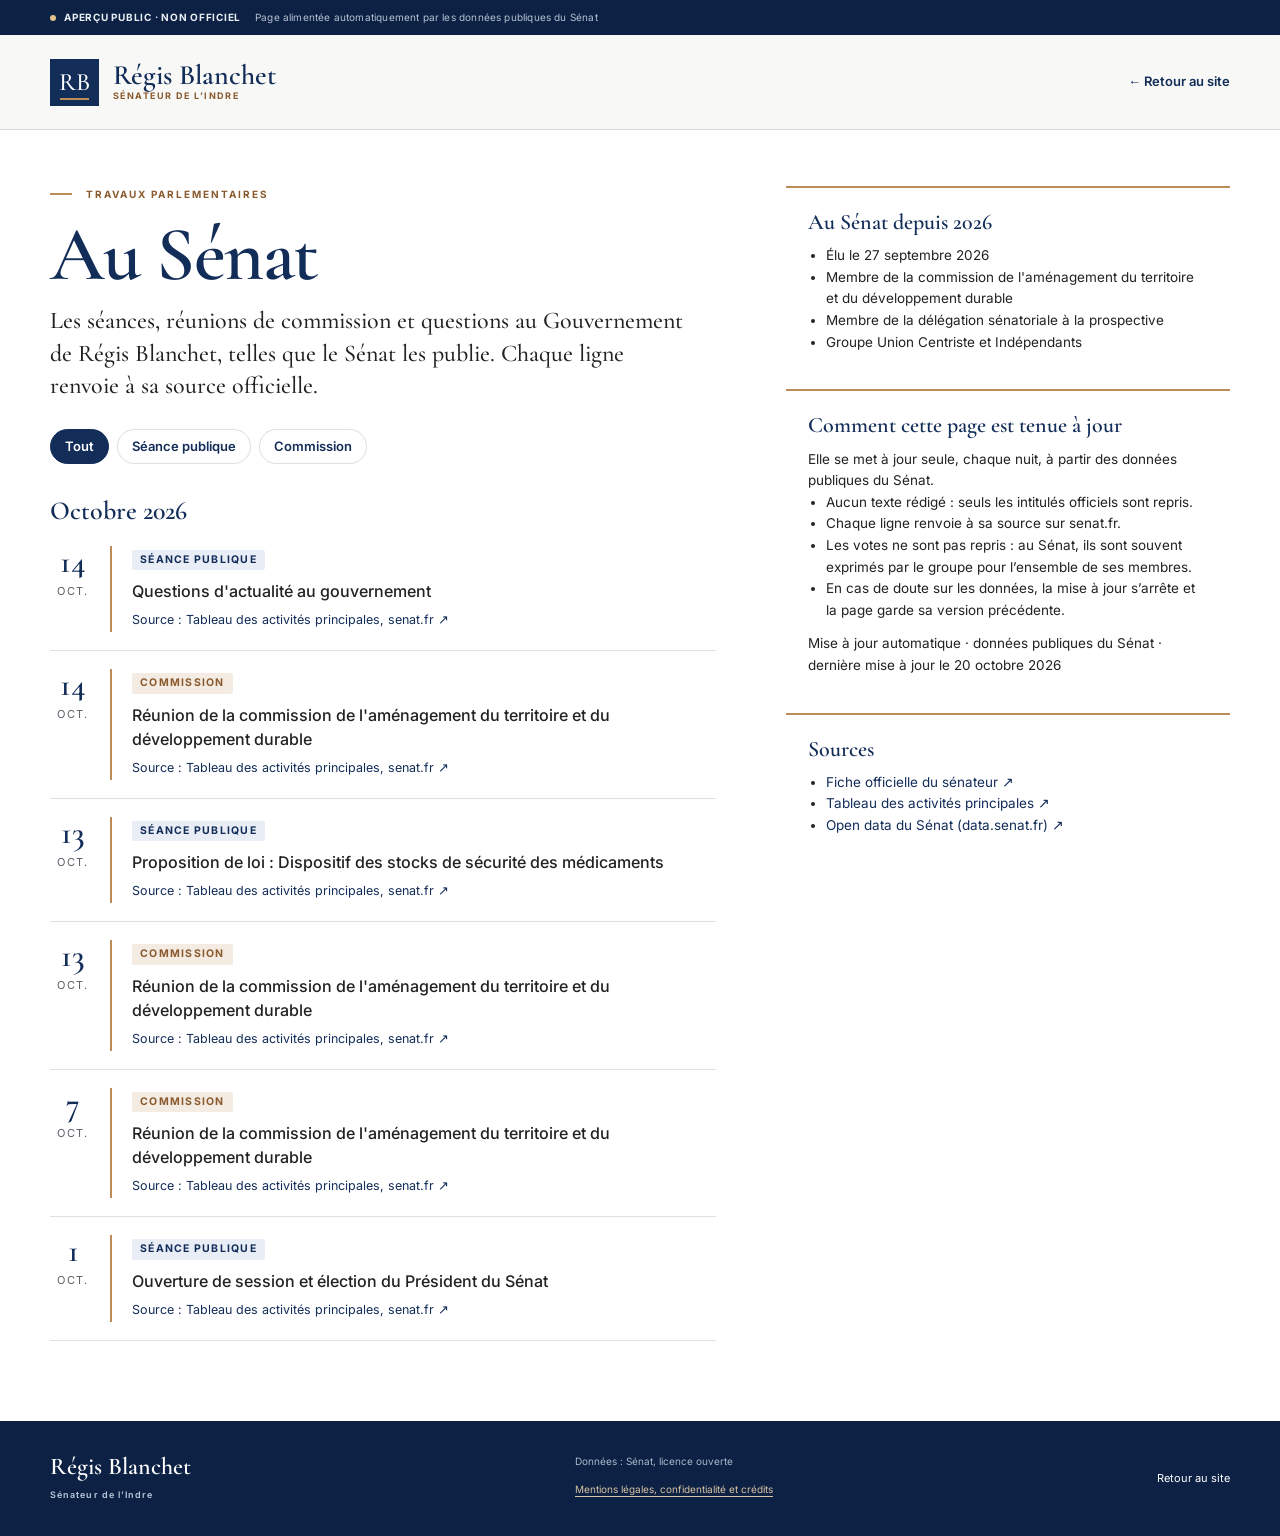
==== commit 13d106df: "Au Sénat : aucun compteur affiché, filtres et messages vides masqués Co-Authored-By: Claude Opus 5.5" ====
--- a/au-senat.html
+++ b/au-senat.html
@@ -10,7 +10,7 @@
   <link rel="stylesheet" href="assets/css/fonts.css?v=1">
   <link rel="stylesheet" href="assets/css/style.css?v=20261020-senat1">
   <script src="assets/js/travaux-data.js" defer></script>
-  <script src="assets/js/travaux.js?v=1" defer></script>
+  <script src="assets/js/travaux.js?v=2" defer></script>
 </head>
 <body>
   <div class="prototype-bar"><div class="shell prototype-inner"><span class="prototype-chip"><span class="live-dot"></span>APERÇU PUBLIC · NON OFFICIEL</span><span class="prototype-caption">Page alimentée automatiquement par les données publiques du Sénat</span></div></div>
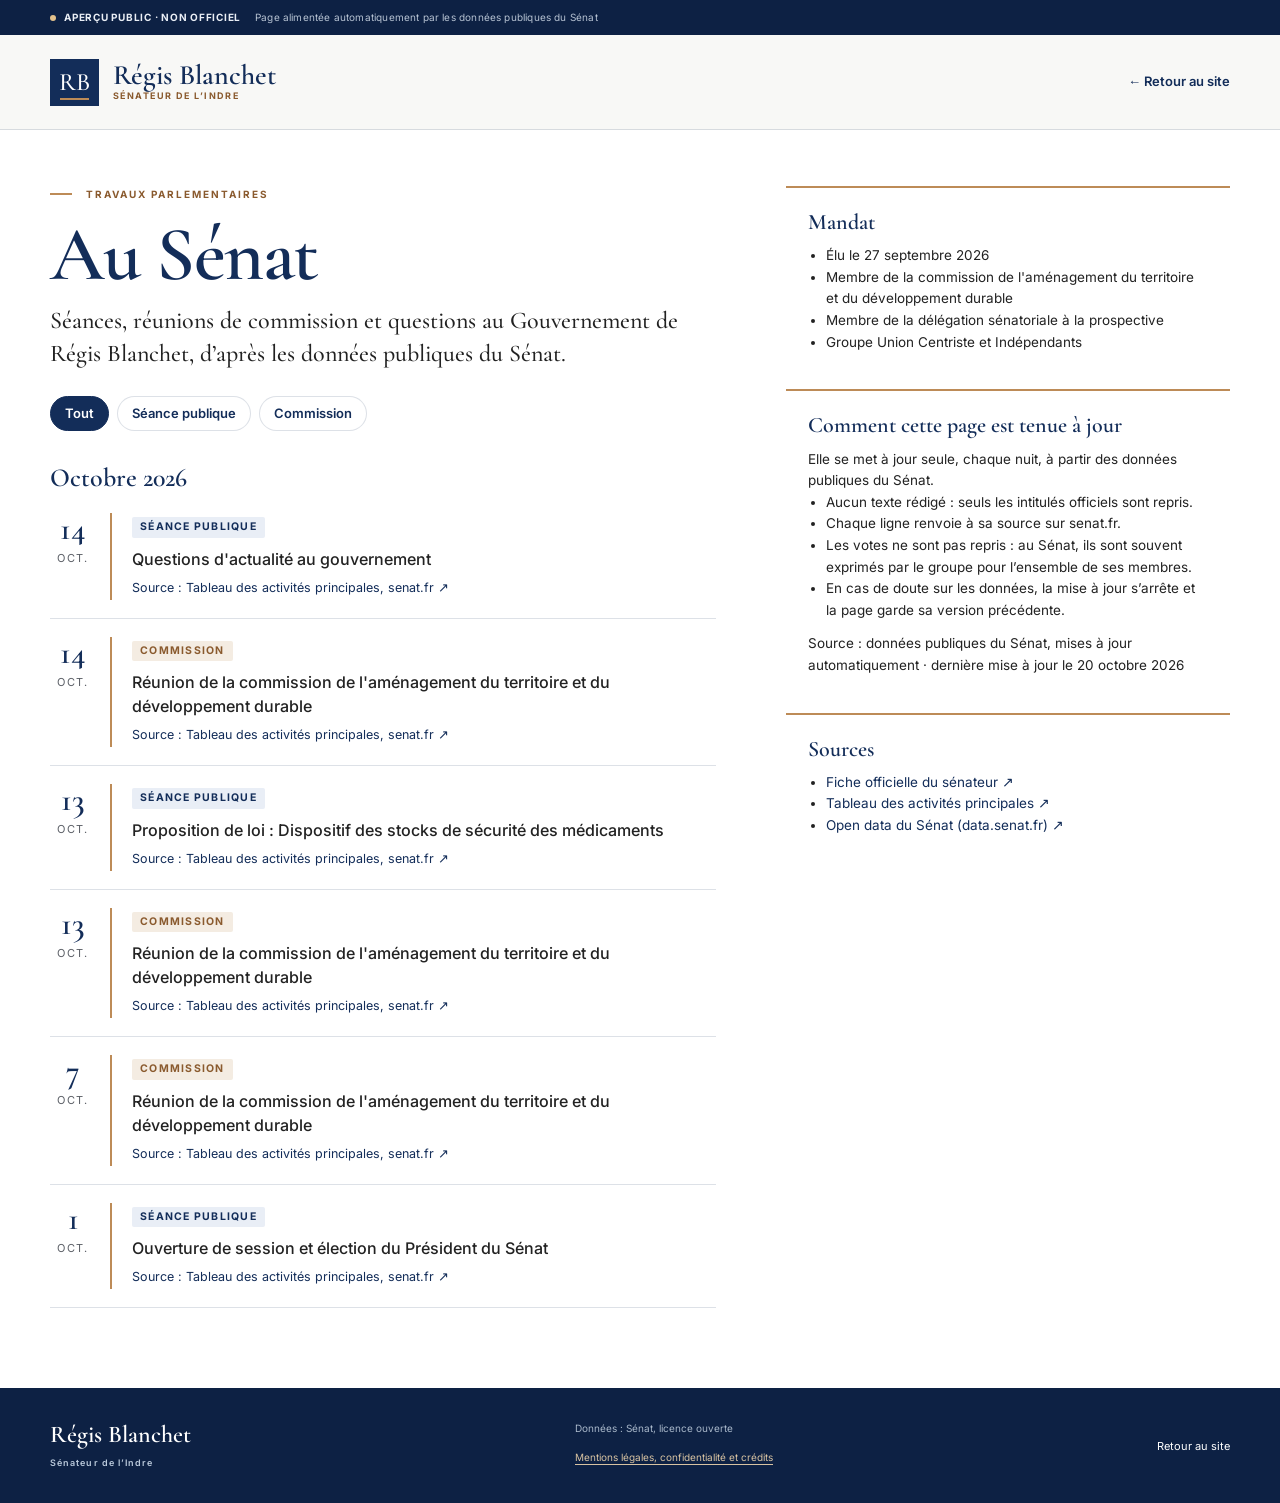
==== commit a9d803e3: "Ton plus sobre : titres factuels, phrases d'accroche et précautions répétées retirées, animations dé" ====
--- a/au-senat.html
+++ b/au-senat.html
@@ -8,9 +8,9 @@
   <meta name="description" content="Activité parlementaire de Régis Blanchet, sénateur de l'Indre, mise à jour automatiquement à partir des données publiques du Sénat.">
   <link rel="icon" type="image/svg+xml" href="favicon.svg">
   <link rel="stylesheet" href="assets/css/fonts.css?v=1">
-  <link rel="stylesheet" href="assets/css/style.css?v=20261020-senat1">
+  <link rel="stylesheet" href="assets/css/style.css?v=20261021-sobre1">
   <script src="assets/js/travaux-data.js" defer></script>
-  <script src="assets/js/travaux.js?v=2" defer></script>
+  <script src="assets/js/travaux.js?v=3" defer></script>
 </head>
 <body>
   <div class="prototype-bar"><div class="shell prototype-inner"><span class="prototype-chip"><span class="live-dot"></span>APERÇU PUBLIC · NON OFFICIEL</span><span class="prototype-caption">Page alimentée automatiquement par les données publiques du Sénat</span></div></div>
@@ -23,12 +23,12 @@
       <div class="r-main">
         <div class="section-overline"><span class="overline-square"></span> TRAVAUX PARLEMENTAIRES</div>
         <h1>Au Sénat</h1>
-        <p class="r-lead">Les séances, réunions de commission et questions au Gouvernement de Régis Blanchet, telles que le Sénat les publie. Chaque ligne renvoie à sa source officielle.</p>
+        <p class="r-lead">Séances, réunions de commission et questions au Gouvernement de Régis Blanchet, d’après les données publiques du Sénat.</p>
         <div class="tv-filtres" role="group" aria-label="Filtrer l’activité"></div>
         <div class="tv-full" aria-live="polite"><noscript><p>Cette page nécessite JavaScript. Voir la <a href="https://www.senat.fr/senateur/blanchet_regis21652w.html">fiche officielle</a>.</p></noscript></div>
       </div>
       <aside class="r-side">
-        <div class="tv-side-box tv-side-profil"><h2>Au Sénat depuis 2026</h2></div>
+        <div class="tv-side-box tv-side-profil"><h2>Mandat</h2></div>
         <div class="tv-side-box">
           <h2>Comment cette page est tenue à jour</h2>
           <p>Elle se met à jour seule, chaque nuit, à partir des données publiques du Sénat.</p>
--- a/assets/css/style.css
+++ b/assets/css/style.css
@@ -345,3 +345,14 @@
   .tv-filtres button{padding:11px 14px}
 }
 .tv-page .r-side{background:none;border:0;padding:0}
+
+/* ---------- Sobriété (21/10) : animations décoratives retirées ---------- */
+.reveal,.js-reveal .reveal{opacity:1!important;transform:none!important;transition:none!important}
+.hero-copy,.hero-visual{animation:none!important}
+.btn:hover,.news-card:hover,.doc-featured:hover,.dossier-card:hover,.r-nav a:hover,.social-links .social-card:hover,.mandate-card:hover{transform:none!important}
+.news-card:hover .news-visual-letter,.news-card:hover .book-mark,.news-card:hover .building-line{transform:none!important}
+.letter-showcase:hover .letter-front{transform:rotate(-4deg)!important}
+.letter-preview-trigger:hover .letter-front,.letter-preview-trigger:focus-visible .letter-front{transform:rotate(-4deg) translateY(-4px)!important}
+.letter-preview-trigger:hover .letter-behind,.letter-preview-trigger:focus-visible .letter-behind{transform:translate(22px,-13px) rotate(6deg)!important}
+.reader-arrow:hover:not(:disabled){transform:none!important}
+.tv-live{color:var(--terracotta-deep)}
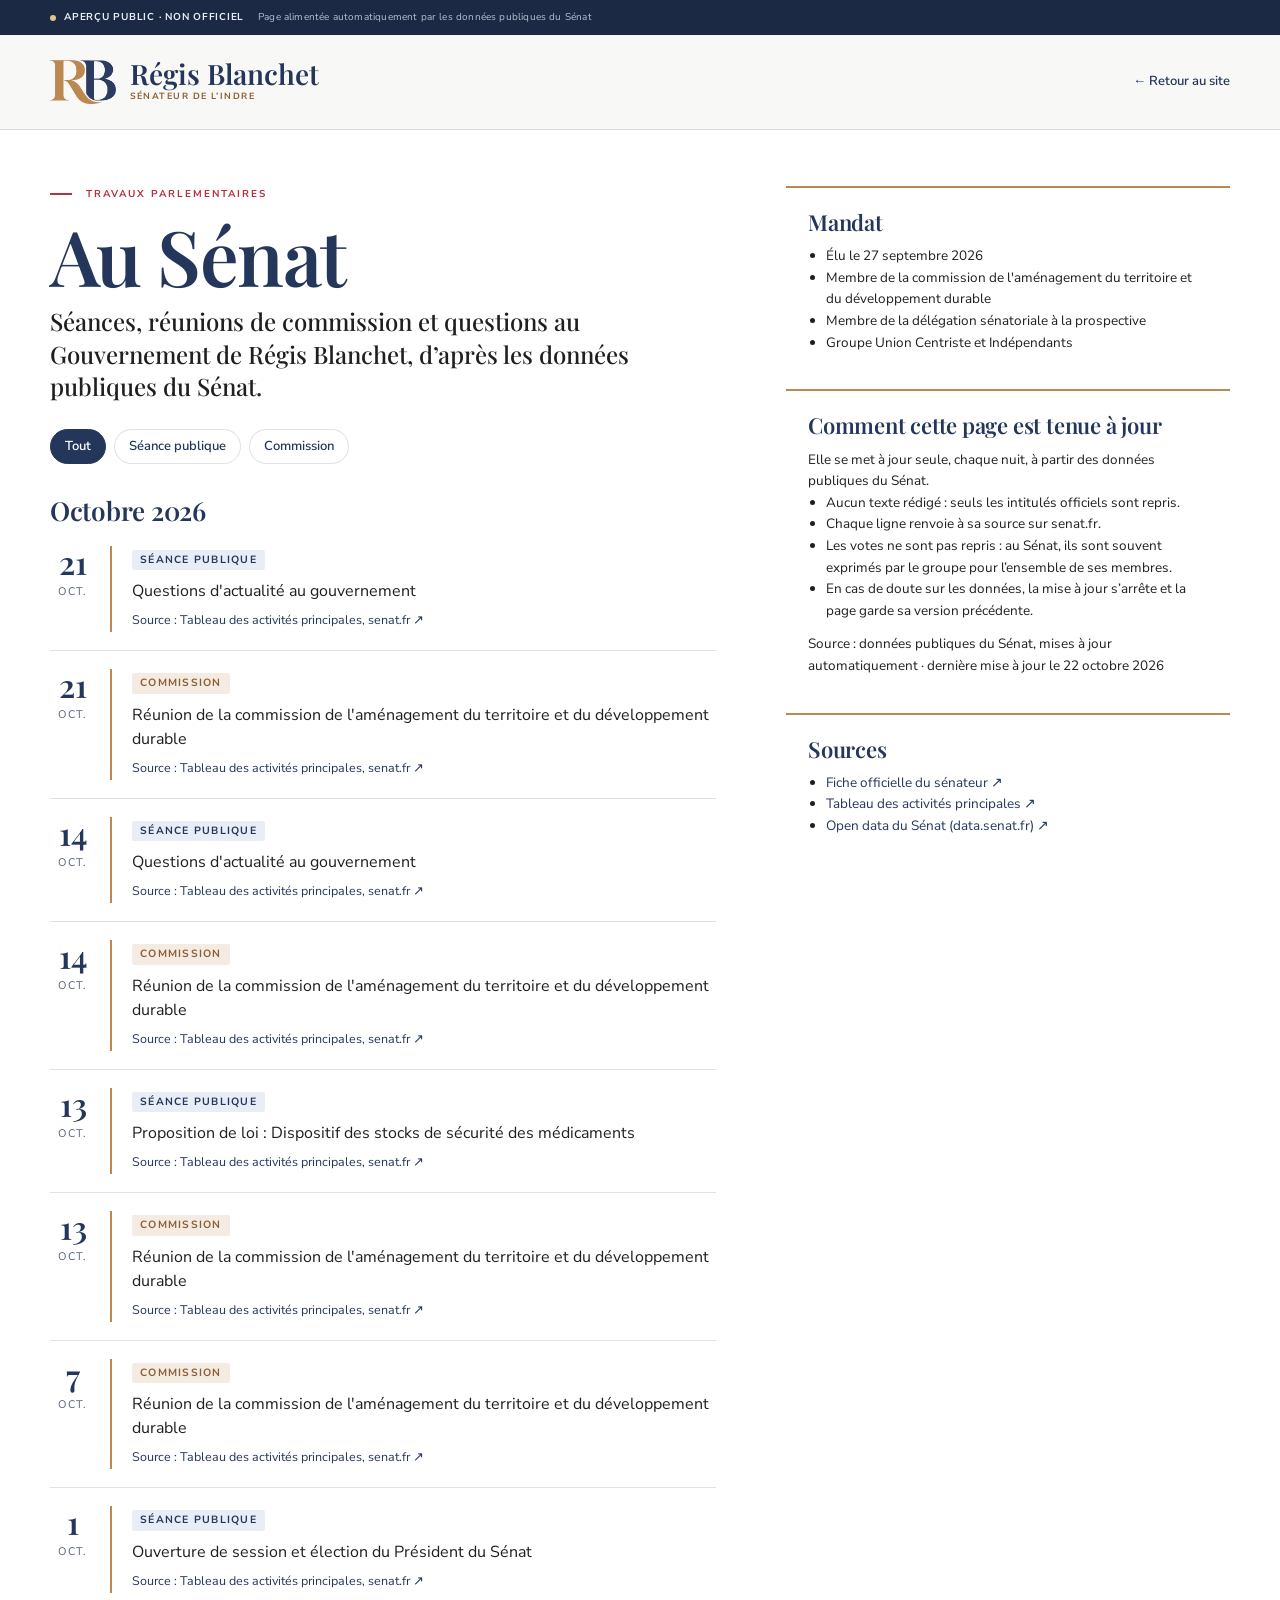
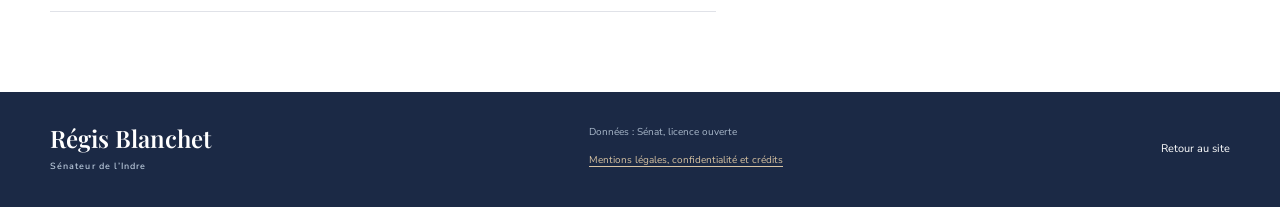
==== commit 21b47e10: "Site : charte du journal de campagne (Playfair Display + Nunito Sans, bleu #24365A, rouge #B7303C, c" ====
--- a/au-senat.html
+++ b/au-senat.html
@@ -7,15 +7,15 @@
   <title>Au Sénat | Régis Blanchet</title>
   <meta name="description" content="Activité parlementaire de Régis Blanchet, sénateur de l'Indre, mise à jour automatiquement à partir des données publiques du Sénat.">
   <link rel="icon" type="image/svg+xml" href="favicon.svg">
-  <link rel="stylesheet" href="assets/css/fonts.css?v=1">
-  <link rel="stylesheet" href="assets/css/style.css?v=20261021-sobre1">
+  <link rel="stylesheet" href="assets/css/fonts.css?v=2">
+  <link rel="stylesheet" href="assets/css/style.css?v=20261022-charte">
   <script src="assets/js/travaux-data.js" defer></script>
   <script src="assets/js/travaux.js?v=3" defer></script>
 </head>
 <body>
   <div class="prototype-bar"><div class="shell prototype-inner"><span class="prototype-chip"><span class="live-dot"></span>APERÇU PUBLIC · NON OFFICIEL</span><span class="prototype-caption">Page alimentée automatiquement par les données publiques du Sénat</span></div></div>
   <header class="site-header"><div class="shell header-inner">
-    <a class="brand" href="index.html" aria-label="Retour à l’accueil"><span class="brand-mark">RB<span class="brand-mark-rule"></span></span><span class="brand-wordmark"><strong>Régis Blanchet</strong><small>SÉNATEUR DE L’INDRE</small></span></a>
+    <a class="brand" href="index.html" aria-label="Retour à l’accueil"><span class="brand-mark"><img src="assets/logos/rb-monogramme.png" alt="" width="66" height="44"></span><span class="brand-wordmark"><strong>Régis Blanchet</strong><small>SÉNATEUR DE L’INDRE</small></span></a>
     <a class="r-back-top" href="index.html#mandat">← Retour au site</a>
   </div></header>
   <main id="au-senat" class="rencontre-page tv-page">
--- a/assets/css/fonts.css
+++ b/assets/css/fonts.css
@@ -1,10 +1,21 @@
-/* Polices hébergées sur le site (aucun appel à un service tiers) — licence SIL OFL */
-@font-face{font-family:'Cormorant Garamond';font-style:normal;font-weight:500;font-display:swap;src:url(../fonts/cormorant-garamond-latin-500-normal.woff2) format('woff2')}
-@font-face{font-family:'Cormorant Garamond';font-style:normal;font-weight:600;font-display:swap;src:url(../fonts/cormorant-garamond-latin-600-normal.woff2) format('woff2')}
-@font-face{font-family:'Cormorant Garamond';font-style:normal;font-weight:700;font-display:swap;src:url(../fonts/cormorant-garamond-latin-700-normal.woff2) format('woff2')}
-@font-face{font-family:'Cormorant Garamond';font-style:italic;font-weight:500;font-display:swap;src:url(../fonts/cormorant-garamond-latin-500-italic.woff2) format('woff2')}
-@font-face{font-family:'Cormorant Garamond';font-style:italic;font-weight:600;font-display:swap;src:url(../fonts/cormorant-garamond-latin-600-italic.woff2) format('woff2')}
-@font-face{font-family:'Inter';font-style:normal;font-weight:400;font-display:swap;src:url(../fonts/inter-latin-400-normal.woff2) format('woff2')}
-@font-face{font-family:'Inter';font-style:normal;font-weight:500;font-display:swap;src:url(../fonts/inter-latin-500-normal.woff2) format('woff2')}
-@font-face{font-family:'Inter';font-style:normal;font-weight:600;font-display:swap;src:url(../fonts/inter-latin-600-normal.woff2) format('woff2')}
-@font-face{font-family:'Inter';font-style:normal;font-weight:700;font-display:swap;src:url(../fonts/inter-latin-700-normal.woff2) format('woff2')}
+/* Polices de la charte (journal de campagne et lettre de candidature) — hébergées sur le site, licence SIL OFL */
+@font-face{font-family:'Playfair Display';font-style:normal;font-weight:400;font-display:swap;src:url(../fonts/playfair-display-latin-400-normal.woff2) format('woff2')}
+@font-face{font-family:'Playfair Display';font-style:italic;font-weight:400;font-display:swap;src:url(../fonts/playfair-display-latin-400-italic.woff2) format('woff2')}
+@font-face{font-family:'Playfair Display';font-style:normal;font-weight:500;font-display:swap;src:url(../fonts/playfair-display-latin-500-normal.woff2) format('woff2')}
+@font-face{font-family:'Playfair Display';font-style:italic;font-weight:500;font-display:swap;src:url(../fonts/playfair-display-latin-500-italic.woff2) format('woff2')}
+@font-face{font-family:'Playfair Display';font-style:normal;font-weight:600;font-display:swap;src:url(../fonts/playfair-display-latin-600-normal.woff2) format('woff2')}
+@font-face{font-family:'Playfair Display';font-style:italic;font-weight:600;font-display:swap;src:url(../fonts/playfair-display-latin-600-italic.woff2) format('woff2')}
+@font-face{font-family:'Playfair Display';font-style:normal;font-weight:700;font-display:swap;src:url(../fonts/playfair-display-latin-700-normal.woff2) format('woff2')}
+@font-face{font-family:'Playfair Display';font-style:italic;font-weight:700;font-display:swap;src:url(../fonts/playfair-display-latin-700-italic.woff2) format('woff2')}
+@font-face{font-family:'Playfair Display';font-style:normal;font-weight:800;font-display:swap;src:url(../fonts/playfair-display-latin-800-normal.woff2) format('woff2')}
+@font-face{font-family:'Playfair Display';font-style:italic;font-weight:800;font-display:swap;src:url(../fonts/playfair-display-latin-800-italic.woff2) format('woff2')}
+@font-face{font-family:'Nunito Sans';font-style:normal;font-weight:300;font-display:swap;src:url(../fonts/nunito-sans-latin-300-normal.woff2) format('woff2')}
+@font-face{font-family:'Nunito Sans';font-style:italic;font-weight:300;font-display:swap;src:url(../fonts/nunito-sans-latin-300-italic.woff2) format('woff2')}
+@font-face{font-family:'Nunito Sans';font-style:normal;font-weight:400;font-display:swap;src:url(../fonts/nunito-sans-latin-400-normal.woff2) format('woff2')}
+@font-face{font-family:'Nunito Sans';font-style:italic;font-weight:400;font-display:swap;src:url(../fonts/nunito-sans-latin-400-italic.woff2) format('woff2')}
+@font-face{font-family:'Nunito Sans';font-style:normal;font-weight:600;font-display:swap;src:url(../fonts/nunito-sans-latin-600-normal.woff2) format('woff2')}
+@font-face{font-family:'Nunito Sans';font-style:italic;font-weight:600;font-display:swap;src:url(../fonts/nunito-sans-latin-600-italic.woff2) format('woff2')}
+@font-face{font-family:'Nunito Sans';font-style:normal;font-weight:700;font-display:swap;src:url(../fonts/nunito-sans-latin-700-normal.woff2) format('woff2')}
+@font-face{font-family:'Nunito Sans';font-style:italic;font-weight:700;font-display:swap;src:url(../fonts/nunito-sans-latin-700-italic.woff2) format('woff2')}
+@font-face{font-family:'Nunito Sans';font-style:normal;font-weight:800;font-display:swap;src:url(../fonts/nunito-sans-latin-800-normal.woff2) format('woff2')}
+@font-face{font-family:'Nunito Sans';font-style:italic;font-weight:800;font-display:swap;src:url(../fonts/nunito-sans-latin-800-italic.woff2) format('woff2')}
--- a/assets/css/style.css
+++ b/assets/css/style.css
@@ -1,5 +1,5 @@
-:root{--navy:#132D59;--navy-deep:#0d2144;--navy-hover:#1c3f75;--cream:#F8F8F6;--cream-alt:#F1EFEA;--ink:#222222;--ink-soft:#5a5e65;--terracotta:#BD8B57;--terracotta-deep:#8A5A2E;--tie-bordeaux:#983F49;--line:rgba(19,45,89,.14);--serif:'Cormorant Garamond',Georgia,'Times New Roman',serif;--sans:'Inter',-apple-system,BlinkMacSystemFont,'Segoe UI',Arial,sans-serif;--container:1180px;--shadow:0 24px 70px rgba(12,31,59,.13);--radius:7px}
-*{box-sizing:border-box}html{scroll-behavior:smooth;scroll-padding-top:116px}body{margin:0;background:var(--cream);color:var(--ink);font-family:var(--sans);font-size:15px;line-height:1.65;-webkit-font-smoothing:antialiased}body.reader-open{overflow:hidden}button,input{font:inherit}a{color:inherit;text-decoration:none}button{cursor:pointer}img{max-width:100%;display:block}h1,h2,h3,h4,p{margin:0}h1,h2,h3{font-family:var(--serif);font-weight:600;line-height:1.02}em{font-family:var(--serif);font-weight:500}h2 em{color:var(--terracotta-deep)}.shell{width:min(var(--container),calc(100% - 88px));margin-inline:auto}.skip-link{position:absolute;top:-200px;left:15px;background:#fff;padding:10px;z-index:99}.skip-link:focus{top:5px}a:focus-visible,button:focus-visible{outline:3px solid var(--terracotta);outline-offset:3px}.prototype-bar{background:var(--navy-deep);color:#e9eef5;font-size:10px;letter-spacing:.075em}.prototype-inner{min-height:35px;display:flex;align-items:center;gap:14px}.prototype-chip{font-weight:700;white-space:nowrap;display:inline-flex;align-items:center;gap:8px}.live-dot{width:6px;height:6px;background:#e2c18c;border-radius:50%;display:block}.prototype-caption{color:#b6c2d2;letter-spacing:.018em;font-size:10px}.prototype-doc{margin-left:auto;color:#fff;white-space:nowrap;font-size:10px;font-weight:600}.prototype-doc span{margin-left:8px}.site-header{position:sticky;top:0;z-index:30;background:rgba(248,248,246,.96);backdrop-filter:blur(15px);border-bottom:1px solid var(--line)}.header-inner{height:94px;display:flex;align-items:center;justify-content:space-between;gap:28px}.brand{display:flex;align-items:center;gap:14px;flex-shrink:0}.brand-mark{height:47px;width:49px;background:var(--navy);color:#fff;font-family:var(--serif);font-size:25px;line-height:1;display:flex;align-items:center;justify-content:center;position:relative}.brand-mark-rule{position:absolute;left:10px;right:10px;bottom:6px;background:var(--terracotta);height:2px}.brand-wordmark{display:flex;flex-direction:column;gap:3px}.brand-wordmark strong{font:600 28px/.86 var(--serif);color:var(--navy);white-space:nowrap}.brand-wordmark small{font:700 9px var(--sans);letter-spacing:.16em;color:var(--terracotta-deep)}.site-nav{display:flex;align-items:center;gap:32px;margin-left:auto;font-size:12px;font-weight:600;color:#303b4c}.site-nav>a{transition:color .2s;white-space:nowrap}.site-nav>a:hover{color:var(--terracotta-deep)}.site-nav>.nav-contact{border:1px solid rgba(19,45,89,.4);padding:12px 17px;border-radius:2px;color:var(--navy)}.nav-contact span{padding-left:12px}.nav-toggle{display:none}.hero{position:relative;padding:90px 0 99px;overflow:hidden}.hero:before{content:'';position:absolute;top:-200px;left:-130px;width:440px;height:440px;border-radius:50%;border:1px solid rgba(19,45,89,.045)}.hero-grid{display:grid;grid-template-columns:1.04fr 1fr;gap:73px;align-items:center}.section-overline{font-size:10px;font-weight:700;letter-spacing:.20em;color:var(--terracotta-deep);display:flex;align-items:center;gap:14px}.overline-square{width:22px;height:2px;background:var(--terracotta);display:inline-block}.hero h1{font-size:clamp(64px,7.0vw,112px);letter-spacing:-.037em;line-height:.90;color:var(--navy);margin:30px 0 29px}.hero h1 em{font-weight:500;color:var(--terracotta-deep);letter-spacing:-.045em}.hero-lead{font-size:16px;max-width:460px;line-height:1.92;color:var(--ink-soft)}.hero-actions{display:flex;gap:20px;align-items:center;flex-wrap:wrap;margin-top:31px}.btn{display:inline-flex;align-items:center;justify-content:center;gap:14px;border-radius:3px;border:1px solid transparent;padding:16px 23px;font-size:12px;font-weight:650;line-height:1.2;transition:background .2s,color .2s,transform .2s,border-color .2s}.btn:hover{transform:translateY(-2px)}.btn-primary{background:var(--navy);color:#fff}.btn-primary:hover{background:var(--navy-hover)}.btn-quiet{background:transparent;padding-inline:4px;color:var(--navy)}.btn svg{width:17px;height:17px;stroke:currentColor;stroke-width:1.65;fill:none;stroke-linecap:round;stroke-linejoin:round}.hero-subnote{font-size:10px;max-width:445px;line-height:1.8;margin-top:42px;color:#85878b;display:flex;align-items:start;gap:10px}.small-check{color:var(--terracotta-deep);font-size:14px}.hero-visual{position:relative;min-height:550px;padding-left:34px;padding-bottom:28px}.hero-photo-wrap{height:520px;position:relative;overflow:hidden;background:linear-gradient(135deg,#3a4c67 0%,#182f54 48%,#0b1a35 100%);box-shadow:var(--shadow)}.hero-photo{position:absolute;inset:0;width:100%;height:100%;object-fit:cover;object-position:center 25%;z-index:2;filter:saturate(.80);transition:filter .35s}.hero-photo-wrap:hover .hero-photo{filter:saturate(1)}.hero-visual-overlay{pointer-events:none;position:absolute;inset:0;background:linear-gradient(to top,rgba(6,23,47,.62),transparent 38%);z-index:3}.hero-photo-fallback{position:absolute;inset:0;display:flex;flex-direction:column;align-items:center;justify-content:center;color:#eee9dc;overflow:hidden}.hero-photo-letters{font:500 165px/.9 var(--serif);opacity:.67;position:relative}.hero-photo-letters span{color:var(--terracotta)}.hero-photo-fallback p{margin-top:10px;font-size:13px;letter-spacing:.33em;opacity:.75}.hero-photo-fallback p span{color:var(--terracotta)}.hero-photo-line-one,.hero-photo-line-two{position:absolute;width:130%;height:130%;left:-28%;top:35%;transform:rotate(-42deg);border-top:1px solid rgba(222,207,178,.27);border-bottom:1px solid rgba(222,207,178,.27)}.hero-photo-line-two{top:55%;left:24%}.hero-vertical-caption{position:absolute;bottom:23px;left:24px;font-size:9px;letter-spacing:.19em;color:#fff;z-index:4;font-weight:600}.hero-pullquote{position:absolute;left:-7px;bottom:-1px;width:295px;background:#fff;padding:19px 23px 17px;box-shadow:0 12px 34px rgba(12,29,56,.09);z-index:5}.hero-pullquote p{font:600 22px/1.08 var(--serif);color:var(--navy);padding-left:15px}.pullquote-rule{position:absolute;width:3px;height:32px;left:22px;top:19px;background:var(--terracotta)}.hero-pullquote small{display:block;font-size:7px;letter-spacing:.1em;color:var(--terracotta-deep);margin:9px 0 0 15px}.hero-bottom-rule{width:min(1320px,100%);height:1px;background:var(--line);margin:80px auto -100px}.intro-features{border-bottom:1px solid var(--line);background:var(--cream)}.features-grid{display:grid;grid-template-columns:repeat(3,1fr);gap:0}.feature{display:flex;align-items:flex-start;gap:18px;padding:44px 32px 43px 2px}.feature+.feature{border-left:1px solid var(--line);padding-left:35px}.feature-num{color:var(--terracotta-deep);font:600 32px/.85 var(--serif);padding-top:5px}.feature h2{font-size:26px;color:var(--navy);margin-bottom:7px}.feature p{font-size:12px;color:var(--ink-soft);max-width:270px}.section{padding:117px 0}.section-heading-row{display:flex;justify-content:space-between;align-items:end;gap:32px;margin-bottom:40px}.section-heading-row h2,.mandate-left h2,.territoire-copy h2,.letters-copy h2,.contact-left h2{font-size:clamp(45px,5vw,69px);color:var(--navy);letter-spacing:-.025em;margin-top:15px}.section-heading-row p{max-width:640px;font-size:14px;color:var(--ink-soft);margin-top:17px;line-height:1.85}.filters{display:flex;gap:6px;background:#eeeae4;border-radius:4px;padding:5px;flex-shrink:0}.filter{border:0;background:none;padding:12px 15px;font-size:11px;color:#69707a;font-weight:600;border-radius:3px;transition:background .2s,color .2s}.filter.is-active{background:var(--navy);color:#fff}.actualites{background:#fff}.news-grid{display:grid;grid-template-columns:1.3fr 1fr 1fr;gap:20px}.news-card{background:#fff;border:1px solid #e7e7e2;transition:box-shadow .22s,transform .22s;min-width:0}.news-card:hover{box-shadow:0 16px 36px rgba(18,45,89,.10);transform:translateY(-3px)}.news-card.is-hidden{display:none}.news-visual{height:208px;position:relative;overflow:hidden}.news-featured .news-visual{height:250px}.news-visual-indigo{background:linear-gradient(135deg,#304d6e,#142b50 65%,#081933)}.news-visual-stone{background:linear-gradient(135deg,#e7e1d6,#f3f1ec)}.news-visual-warm{background:linear-gradient(135deg,#efe9df,#e5dacc)}.placeholder-note{position:absolute;top:20px;left:22px;font-size:9px;font-weight:700;letter-spacing:.13em;color:rgba(19,45,89,.55);z-index:1}.news-visual-indigo .placeholder-note{color:rgba(255,255,255,.6)}.news-visual-letter{font:500 190px/.8 var(--serif);position:absolute;right:12px;bottom:-33px;color:rgba(255,255,255,.10)}.abstract-orbit{position:absolute;left:-24%;top:32%;width:115%;height:150%;border:1px solid rgba(255,255,255,.2);border-radius:50%}.abstract-orbit:before{content:'';display:block;width:68%;height:80%;border:1px solid rgba(255,255,255,.2);border-radius:50%;margin:12% 16%}.building-line{position:absolute;inset:auto 15% 18% 15%;height:90px;border-bottom:5px solid rgba(19,45,89,.24);display:flex;justify-content:space-evenly;align-items:end}.building-line:before{content:'';position:absolute;top:-14px;left:-10px;right:-10px;border-bottom:3px solid rgba(19,45,89,.27);transform:skew(-10deg)}.building-line span{height:70px;width:14%;border-left:2px solid rgba(19,45,89,.18);border-right:2px solid rgba(19,45,89,.18)}.book-mark{font:500 210px/.8 var(--serif);position:absolute;right:16%;bottom:0;color:rgba(152,63,73,.30)}.news-content{padding:25px 25px 28px}.news-tag{font-size:9px;font-weight:700;letter-spacing:.12em;color:var(--terracotta-deep)}.news-tag span{padding:0 3px}.news-content h3{font-size:28px;color:var(--navy);margin-top:13px;line-height:1.10}.news-content p{font-size:12px;color:var(--ink-soft);line-height:1.78;margin-top:13px;min-height:88px}.fake-read{font-size:11px;color:var(--navy);font-weight:600;display:flex;justify-content:space-between;align-items:center;margin-top:20px;padding-top:16px;border-top:1px solid var(--line)}.section-disclaimer{font-size:10px;color:#8d8d8c;margin-top:17px}.mandate-section{background:var(--cream-alt)}.mandate-grid{display:grid;grid-template-columns:.90fr 1.1fr;gap:115px;align-items:center}.mandate-left h2{margin:23px 0}.mandate-left h2 em{font-weight:500}.mandate-left>p{font-size:14px;max-width:460px;line-height:1.93;color:var(--ink-soft)}.text-link{display:inline-block;margin-top:24px;color:var(--navy);font-size:12px;font-weight:700;border-bottom:1px solid var(--terracotta);padding-bottom:7px}.text-link span{margin-left:18px}.mandate-cards{display:grid;gap:11px}.mandate-card{background:#fff;display:grid;grid-template-columns:40px 1fr 25px;gap:16px;align-items:center;padding:26px 30px;box-shadow:0 10px 20px rgba(19,45,89,.02)}.mandate-card-number{font:500 33px var(--serif);color:var(--terracotta-deep)}.mandate-card h3{font-size:24px;color:var(--navy)}.mandate-card p{font-size:11px;color:var(--ink-soft);margin-top:7px;line-height:1.6}.mandate-arrow{color:#9a9fa6;font-size:17px}.territoire-section{background:#fff}.territoire-grid{display:grid;grid-template-columns:1fr 1fr;gap:125px;align-items:center}.territoire-art{position:relative;min-height:460px}.territoire-img{position:relative;height:450px;overflow:hidden;background:linear-gradient(145deg,#e6e1d8 30%,#d6cbb9 100%);box-shadow:var(--shadow)}.territoire-img img{width:100%;height:100%;object-fit:cover;object-position:center;position:absolute;z-index:2}.territoire-fallback{position:absolute;top:27%;left:15%;font:500 120px/.78 var(--serif);color:#998b78;opacity:.5}.territoire-fallback small{font:500 75px/.8 var(--serif);margin-left:100px}.territoire-img:after{position:absolute;content:'';border:1px solid rgba(19,45,89,.18);inset:20px}.territoire-caption{position:absolute;bottom:-28px;left:0;font-size:9px;letter-spacing:.13em;font-weight:600;color:var(--terracotta-deep)}.territoire-copy h2{margin:23px 0}.territoire-copy>p{font-size:14px;color:var(--ink-soft);line-height:1.95}.territoire-note{border-left:3px solid var(--tie-bordeaux);margin-top:29px;padding:2px 0 2px 18px}.territoire-note>span{color:var(--tie-bordeaux);font-size:9px;font-weight:700;letter-spacing:.13em}.territoire-note p{margin-top:6px;font-size:12px;color:var(--ink-soft);line-height:1.7}.letters-section{background:#ebe9e4;overflow:hidden}.letters-layout{display:grid;grid-template-columns:1fr 1fr;gap:115px;align-items:center}.letter-showcase{min-height:585px;position:relative;display:flex;align-items:center;justify-content:center}.letter-paper{width:355px;height:503px;background:#fff;box-shadow:0 22px 45px rgba(19,45,89,.16)}.letter-behind{position:absolute;transform:translate(22px,-13px) rotate(6deg);border:1px solid #ecece7}.letter-front{position:relative;transform:rotate(-4deg);overflow:hidden;z-index:1}.letter-front img{height:100%;width:100%;object-fit:cover}.letter-corner-label{position:absolute;z-index:2;right:0;top:100px;background:var(--navy);padding:10px 14px;color:#fff;font-size:10px;font-weight:700;letter-spacing:.1em;box-shadow:0 8px 17px #11213b33}.letter-corner-label span{color:#cbb087;margin-left:4px}.letters-copy h2{margin:24px 0}.letters-copy>p{font-size:14px;color:var(--ink-soft);line-height:1.92}.letters-copy>.letters-explainer{margin-top:14px;font-size:12px;color:#5d6063;max-width:510px}.letter-actions{display:flex;flex-wrap:wrap;gap:11px;margin:27px 0 30px}.btn-outline{border-color:rgba(19,45,89,.35);color:var(--navy);background:transparent}.btn-outline:hover{background:#fff}.letter-index{padding:19px 0;border-top:1px solid #c9c9c3;border-bottom:1px solid #c9c9c3;display:flex;gap:19px;align-items:center}.letter-index-num{font:500 32px var(--serif);color:var(--terracotta-deep)}.letter-index b{font-size:12px;color:var(--navy)}.letter-index small{display:block;font-size:10px;color:var(--ink-soft);margin-top:5px}.letter-index-tag{margin-left:auto;border:1px solid #cbbba4;color:var(--terracotta-deep);font-size:9px;font-weight:700;padding:5px 9px;white-space:nowrap}.docs-section{background:#fff}.section-heading-row.compact{margin-bottom:35px}.doc-grid{display:grid;grid-template-columns:repeat(3,1fr);gap:13px}.doc-tile{border:1px solid #e1e3e3;padding:23px 19px 24px;display:grid;grid-template-columns:43px 1fr 12px;align-items:start;gap:14px;min-height:162px;transition:transform .18s,box-shadow .18s}.doc-featured:hover{transform:translateY(-3px);box-shadow:0 12px 24px rgba(19,45,89,.09)}.doc-disabled{background:#fafaf9}.doc-icon{background:var(--navy);color:#fff;font-size:8px;font-weight:800;letter-spacing:.1em;height:44px;width:38px;display:flex;align-items:center;justify-content:center;border-radius:2px}.doc-disabled .doc-icon{background:#b9b8b4}.doc-type{font-size:8px;font-weight:700;color:var(--terracotta-deep);letter-spacing:.12em}.doc-tile h3{font:600 21px/1.05 var(--serif);color:var(--navy);margin-top:9px}.doc-tile p{font-size:10px;color:var(--ink-soft);margin-top:9px}.doc-arrow{color:var(--terracotta-deep)}.doc-disabled .doc-arrow{color:#9d9d9d}.contact-section{background:var(--navy);color:#fff;padding:85px 0}.contact-grid{display:grid;grid-template-columns:1fr .85fr;gap:115px}.section-overline-light{color:#dfbe91}.contact-left h2{color:#fff;margin:22px 0 21px}.contact-left h2 em{color:#d8b68a}.contact-left p{font-size:14px;color:#d4dce5;max-width:480px;line-height:1.85}.contact-right{padding:23px 0 0}.contact-box-label{font-size:9px;color:#c8ab85;font-weight:700;letter-spacing:.16em}.contact-missing{margin:16px 0 35px;border:1px dashed rgba(255,255,255,.38);color:#dfe5ee;padding:19px;font-size:11px}.contact-social-title{margin-bottom:15px}.social-links{display:flex;gap:20px;flex-wrap:wrap;font-size:12px;font-weight:600}.social-links a{border-bottom:1px solid #7487a0;padding-bottom:3px}.social-links a:hover{color:#d5b68d}.contact-right small{display:block;color:#adbdce;font-size:10px;margin-top:19px;line-height:1.75}.footer{background:var(--navy-deep);color:#fff;padding:32px 0}.footer-inner{display:flex;align-items:center;justify-content:space-between;gap:30px}.footer-brand{font:600 24px/.95 var(--serif)}.footer-brand small{display:block;font:600 9px var(--sans);letter-spacing:.12em;margin-top:10px;color:#bbcadc}.footer-notes{display:flex;flex-direction:column;font-size:10px;gap:6px;color:#a9b8ca}.back-to-top{font-size:11px;white-space:nowrap;color:#fff}.reader-modal[hidden]{display:none}.reader-modal{position:fixed;inset:0;z-index:100;display:flex;align-items:center;justify-content:center;padding:20px}.reader-backdrop{position:absolute;inset:0;background:rgba(6,19,36,.80)}.reader-panel{position:relative;max-width:910px;width:100%;max-height:calc(100vh - 44px);background:var(--cream);border-radius:9px;box-shadow:0 24px 90px #0008;display:flex;flex-direction:column;overflow:hidden}.reader-header{display:flex;justify-content:space-between;align-items:center;background:#fff;border-bottom:1px solid #e5e4e1;padding:17px 23px}.reader-overline{font-size:9px;letter-spacing:.13em;font-weight:700;color:var(--terracotta-deep)}.reader-header h2{font-size:25px;color:var(--navy);margin-top:4px}.reader-header-actions{display:flex;gap:22px;align-items:center}.reader-pdf-link{font-size:11px;font-weight:700;color:var(--navy)}.reader-close{border:none;background:#eeeae5;width:36px;height:36px;border-radius:50%;font-size:26px;line-height:1;color:var(--navy)}.reader-stage{min-height:0;display:flex;align-items:center;justify-content:center;gap:20px;padding:18px 20px;flex:1;overflow:hidden}.reader-stage img{height:auto;max-height:calc(100vh - 210px);max-width:calc(100% - 150px);box-shadow:0 7px 22px #0c203d26;object-fit:contain;background:#fff}.reader-arrow{width:44px;height:44px;border:1px solid #d4d4d0;color:var(--navy);background:#fff;border-radius:50%;font:33px/1 var(--serif)}.reader-arrow:disabled{opacity:.3;cursor:not-allowed}.reader-bottom{display:flex;align-items:center;justify-content:space-between;gap:15px;background:#fff;border-top:1px solid #e5e4e1;padding:14px 23px;font-size:10px;color:#7a7c81}.reader-bottom>span:first-child{color:var(--navy);font-weight:700}.reader-dots{display:flex;gap:9px}.reader-dots button{background:#cdd1d7;border:0;border-radius:50%;height:7px;width:7px;padding:0}.reader-dots button.is-active{background:var(--navy);transform:scale(1.23)}.reveal{opacity:1;transform:none}@media(prefers-reduced-motion:no-preference){.js-reveal .reveal{opacity:0;transform:translateY(21px);transition:opacity .55s ease,transform .55s ease}.js-reveal .reveal.is-visible{opacity:1;transform:none}}@media(max-width:1120px){.shell{width:min(var(--container),calc(100% - 56px))}.site-nav{gap:20px}.hero-grid{gap:40px}.hero h1{font-size:clamp(62px,7.3vw,89px)}.mandate-grid,.territoire-grid,.letters-layout{gap:65px}.news-content{padding:22px 19px}.news-content h3{font-size:25px}}@media(max-width:900px){.header-inner{height:82px}.nav-toggle{display:block;border:0;background:none;padding:13px 6px;width:42px;height:42px;position:relative}.nav-toggle span{height:2px;width:26px;background:var(--navy);display:block;margin:6px auto;transition:transform .2s,opacity .2s}.nav-toggle[aria-expanded=true] span:nth-child(1){transform:translateY(8px) rotate(45deg)}.nav-toggle[aria-expanded=true] span:nth-child(2){opacity:0}.nav-toggle[aria-expanded=true] span:nth-child(3){transform:translateY(-8px) rotate(-45deg)}.site-nav{display:none;position:absolute;left:0;right:0;top:82px;background:var(--cream);padding:17px 28px 30px;box-shadow:0 16px 28px #132d5924;flex-direction:column;align-items:stretch;gap:0}.site-nav.is-open{display:flex}.site-nav>a{padding:15px 0;border-bottom:1px solid var(--line)}.site-nav>.nav-contact{padding:15px;text-align:center;border:1px solid var(--navy);margin-top:17px}.hero{padding:70px 0 85px}.hero-grid{grid-template-columns:1fr 1fr}.hero-photo-wrap{height:470px}.hero-visual{min-height:510px}.hero-subnote{margin-top:24px}.hero-actions{gap:15px}.section{padding:90px 0}.features-grid{grid-template-columns:repeat(3,1fr)}.feature{padding:33px 14px;gap:12px}.feature+.feature{padding-left:17px}.feature-num{font-size:26px}.feature h2{font-size:23px}.section-heading-row{align-items:start;flex-direction:column}.news-grid{grid-template-columns:1fr 1fr}.news-featured{grid-column:1/3;display:grid;grid-template-columns:1fr 1fr}.news-featured .news-visual{height:100%;min-height:260px}.news-content p{min-height:auto}.mandate-grid{grid-template-columns:1fr 1fr;gap:42px}.mandate-left h2{font-size:53px}.territoire-grid,.letters-layout{gap:40px}.territoire-img{height:410px}.letter-paper{width:280px;height:397px}.letter-showcase{min-height:470px}.letter-corner-label{right:-10px;top:60px}.contact-grid{gap:45px}}@media(max-width:640px){.shell{width:calc(100% - 38px)}.prototype-inner{min-height:39px}.prototype-caption{display:none}.prototype-doc{font-size:9px}.prototype-chip{font-size:9px}.brand-mark{height:42px;width:44px;font-size:22px}.brand-wordmark strong{font-size:24px}.brand-wordmark small{font-size:8px}.header-inner{height:74px}.site-nav{top:74px}.hero{padding:58px 0 60px}.hero-grid{display:flex;flex-direction:column;gap:50px;align-items:stretch}.hero h1{font-size:74px;margin:20px 0}.hero-lead{font-size:14px}.hero-actions{gap:10px}.btn{padding:15px 16px;font-size:11px}.btn-quiet{padding:12px 5px}.hero-visual{padding-left:20px;min-height:400px}.hero-photo-wrap{height:390px}.hero-pullquote{left:-8px;bottom:-17px;width:246px}.hero-pullquote p{font-size:19px}.hero-bottom-rule{display:none}.features-grid{display:block}.feature{padding:22px 0;gap:17px}.feature+.feature{border-left:0;border-top:1px solid var(--line);padding-left:0}.feature h2{font-size:25px}.section{padding:72px 0}.section-heading-row h2,.mandate-left h2,.territoire-copy h2,.letters-copy h2,.contact-left h2{font-size:51px}.section-heading-row p{font-size:13px}.filters{width:100%;justify-content:space-between}.filter{flex:1;padding:10px 4px;font-size:10px}.news-grid{display:flex;flex-direction:column}.news-featured{display:block}.news-featured .news-visual{min-height:250px}.news-card .news-visual{height:215px}.news-content p{font-size:12px}.mandate-grid,.territoire-grid,.letters-layout,.contact-grid{display:flex;flex-direction:column;gap:38px}.mandate-card{grid-template-columns:30px 1fr 12px;gap:12px;padding:20px}.mandate-card h3{font-size:23px}.territoire-art{width:100%;min-height:380px}.territoire-img{height:355px}.territoire-copy h2{font-size:50px}.letters-layout{gap:30px}.letter-showcase{min-height:460px;width:100%}.letter-paper{width:283px;height:402px}.letter-corner-label{right:0;top:30px}.letter-actions{gap:9px}.letter-index{gap:12px}.letter-index-tag{font-size:8px}.doc-grid{grid-template-columns:1fr}.doc-tile{min-height:120px}.contact-section{padding:72px 0}.contact-grid{gap:22px}.contact-left h2{font-size:50px}.contact-right{width:100%}.footer-inner{flex-wrap:wrap;justify-content:space-between}.footer-notes{order:3;width:100%}.reader-modal{padding:6px}.reader-header{padding:12px 10px}.reader-header h2{font-size:19px}.reader-overline{font-size:8px}.reader-header-actions{gap:9px}.reader-pdf-link{font-size:9px}.reader-close{width:30px;height:30px}.reader-stage{padding:9px 3px;gap:5px}.reader-stage img{max-width:calc(100% - 64px);max-height:calc(100vh - 195px)}.reader-arrow{width:31px;height:31px;font-size:26px}.reader-bottom{padding:12px}.reader-bottom>span:last-child{display:none}}
+:root{--navy:#24365A;--navy-deep:#1B2945;--navy-hover:#304269;--cream:#F9F8F5;--cream-alt:#F2EFE9;--ink:#211E1E;--ink-soft:#56607A;--terracotta:#BD8751;--terracotta-deep:#8C5F33;--tie-bordeaux:#B7303C;--line:rgba(36,54,90,.14);--serif:'Playfair Display',Georgia,'Times New Roman',serif;--sans:'Nunito Sans','Avenir Next',Avenir,'Segoe UI',Arial,sans-serif;--container:1180px;--shadow:0 24px 70px rgba(27,41,69,.13);--radius:7px}
+*{box-sizing:border-box}html{scroll-behavior:smooth;scroll-padding-top:116px}body{margin:0;background:var(--cream);color:var(--ink);font-family:var(--sans);font-size:15px;line-height:1.65;-webkit-font-smoothing:antialiased}body.reader-open{overflow:hidden}button,input{font:inherit}a{color:inherit;text-decoration:none}button{cursor:pointer}img{max-width:100%;display:block}h1,h2,h3,h4,p{margin:0}h1,h2,h3{font-family:var(--serif);font-weight:600;line-height:1.02}em{font-family:var(--serif);font-weight:500}h2 em{color:var(--terracotta-deep)}.shell{width:min(var(--container),calc(100% - 88px));margin-inline:auto}.skip-link{position:absolute;top:-200px;left:15px;background:#fff;padding:10px;z-index:99}.skip-link:focus{top:5px}a:focus-visible,button:focus-visible{outline:3px solid var(--terracotta);outline-offset:3px}.prototype-bar{background:var(--navy-deep);color:#e9eef5;font-size:10px;letter-spacing:.075em}.prototype-inner{min-height:35px;display:flex;align-items:center;gap:14px}.prototype-chip{font-weight:700;white-space:nowrap;display:inline-flex;align-items:center;gap:8px}.live-dot{width:6px;height:6px;background:#e2c18c;border-radius:50%;display:block}.prototype-caption{color:#b6c2d2;letter-spacing:.018em;font-size:10px}.prototype-doc{margin-left:auto;color:#fff;white-space:nowrap;font-size:10px;font-weight:600}.prototype-doc span{margin-left:8px}.site-header{position:sticky;top:0;z-index:30;background:rgba(248,248,246,.96);backdrop-filter:blur(15px);border-bottom:1px solid var(--line)}.header-inner{height:94px;display:flex;align-items:center;justify-content:space-between;gap:28px}.brand{display:flex;align-items:center;gap:14px;flex-shrink:0}.brand-mark{height:47px;width:49px;background:var(--navy);color:#fff;font-family:var(--serif);font-size:25px;line-height:1;display:flex;align-items:center;justify-content:center;position:relative}.brand-mark-rule{position:absolute;left:10px;right:10px;bottom:6px;background:var(--terracotta);height:2px}.brand-wordmark{display:flex;flex-direction:column;gap:3px}.brand-wordmark strong{font:600 28px/.86 var(--serif);color:var(--navy);white-space:nowrap}.brand-wordmark small{font:700 9px var(--sans);letter-spacing:.16em;color:var(--terracotta-deep)}.site-nav{display:flex;align-items:center;gap:32px;margin-left:auto;font-size:12px;font-weight:600;color:#303b4c}.site-nav>a{transition:color .2s;white-space:nowrap}.site-nav>a:hover{color:var(--terracotta-deep)}.site-nav>.nav-contact{border:1px solid rgba(19,45,89,.4);padding:12px 17px;border-radius:2px;color:var(--navy)}.nav-contact span{padding-left:12px}.nav-toggle{display:none}.hero{position:relative;padding:90px 0 99px;overflow:hidden}.hero:before{content:'';position:absolute;top:-200px;left:-130px;width:440px;height:440px;border-radius:50%;border:1px solid rgba(19,45,89,.045)}.hero-grid{display:grid;grid-template-columns:1.04fr 1fr;gap:73px;align-items:center}.section-overline{font-size:10px;font-weight:700;letter-spacing:.20em;color:var(--terracotta-deep);display:flex;align-items:center;gap:14px}.overline-square{width:22px;height:2px;background:var(--terracotta);display:inline-block}.hero h1{font-size:clamp(64px,7.0vw,112px);letter-spacing:-.037em;line-height:.90;color:var(--navy);margin:30px 0 29px}.hero h1 em{font-weight:500;color:var(--terracotta-deep);letter-spacing:-.045em}.hero-lead{font-size:16px;max-width:460px;line-height:1.92;color:var(--ink-soft)}.hero-actions{display:flex;gap:20px;align-items:center;flex-wrap:wrap;margin-top:31px}.btn{display:inline-flex;align-items:center;justify-content:center;gap:14px;border-radius:3px;border:1px solid transparent;padding:16px 23px;font-size:12px;font-weight:650;line-height:1.2;transition:background .2s,color .2s,transform .2s,border-color .2s}.btn:hover{transform:translateY(-2px)}.btn-primary{background:var(--navy);color:#fff}.btn-primary:hover{background:var(--navy-hover)}.btn-quiet{background:transparent;padding-inline:4px;color:var(--navy)}.btn svg{width:17px;height:17px;stroke:currentColor;stroke-width:1.65;fill:none;stroke-linecap:round;stroke-linejoin:round}.hero-subnote{font-size:10px;max-width:445px;line-height:1.8;margin-top:42px;color:#85878b;display:flex;align-items:start;gap:10px}.small-check{color:var(--terracotta-deep);font-size:14px}.hero-visual{position:relative;min-height:550px;padding-left:34px;padding-bottom:28px}.hero-photo-wrap{height:520px;position:relative;overflow:hidden;background:linear-gradient(135deg,#3a4c67 0%,#182f54 48%,#0b1a35 100%);box-shadow:var(--shadow)}.hero-photo{position:absolute;inset:0;width:100%;height:100%;object-fit:cover;object-position:center 25%;z-index:2;filter:saturate(.80);transition:filter .35s}.hero-photo-wrap:hover .hero-photo{filter:saturate(1)}.hero-visual-overlay{pointer-events:none;position:absolute;inset:0;background:linear-gradient(to top,rgba(6,23,47,.62),transparent 38%);z-index:3}.hero-photo-fallback{position:absolute;inset:0;display:flex;flex-direction:column;align-items:center;justify-content:center;color:#eee9dc;overflow:hidden}.hero-photo-letters{font:500 165px/.9 var(--serif);opacity:.67;position:relative}.hero-photo-letters span{color:var(--terracotta)}.hero-photo-fallback p{margin-top:10px;font-size:13px;letter-spacing:.33em;opacity:.75}.hero-photo-fallback p span{color:var(--terracotta)}.hero-photo-line-one,.hero-photo-line-two{position:absolute;width:130%;height:130%;left:-28%;top:35%;transform:rotate(-42deg);border-top:1px solid rgba(222,207,178,.27);border-bottom:1px solid rgba(222,207,178,.27)}.hero-photo-line-two{top:55%;left:24%}.hero-vertical-caption{position:absolute;bottom:23px;left:24px;font-size:9px;letter-spacing:.19em;color:#fff;z-index:4;font-weight:600}.hero-pullquote{position:absolute;left:-7px;bottom:-1px;width:295px;background:#fff;padding:19px 23px 17px;box-shadow:0 12px 34px rgba(12,29,56,.09);z-index:5}.hero-pullquote p{font:600 22px/1.08 var(--serif);color:var(--navy);padding-left:15px}.pullquote-rule{position:absolute;width:3px;height:32px;left:22px;top:19px;background:var(--terracotta)}.hero-pullquote small{display:block;font-size:7px;letter-spacing:.1em;color:var(--terracotta-deep);margin:9px 0 0 15px}.hero-bottom-rule{width:min(1320px,100%);height:1px;background:var(--line);margin:80px auto -100px}.intro-features{border-bottom:1px solid var(--line);background:var(--cream)}.features-grid{display:grid;grid-template-columns:repeat(3,1fr);gap:0}.feature{display:flex;align-items:flex-start;gap:18px;padding:44px 32px 43px 2px}.feature+.feature{border-left:1px solid var(--line);padding-left:35px}.feature-num{color:var(--terracotta-deep);font:600 32px/.85 var(--serif);padding-top:5px}.feature h2{font-size:26px;color:var(--navy);margin-bottom:7px}.feature p{font-size:12px;color:var(--ink-soft);max-width:270px}.section{padding:117px 0}.section-heading-row{display:flex;justify-content:space-between;align-items:end;gap:32px;margin-bottom:40px}.section-heading-row h2,.mandate-left h2,.territoire-copy h2,.letters-copy h2,.contact-left h2{font-size:clamp(45px,5vw,69px);color:var(--navy);letter-spacing:-.025em;margin-top:15px}.section-heading-row p{max-width:640px;font-size:14px;color:var(--ink-soft);margin-top:17px;line-height:1.85}.filters{display:flex;gap:6px;background:#eeeae4;border-radius:4px;padding:5px;flex-shrink:0}.filter{border:0;background:none;padding:12px 15px;font-size:11px;color:#69707a;font-weight:600;border-radius:3px;transition:background .2s,color .2s}.filter.is-active{background:var(--navy);color:#fff}.actualites{background:#fff}.news-grid{display:grid;grid-template-columns:1.3fr 1fr 1fr;gap:20px}.news-card{background:#fff;border:1px solid #e7e7e2;transition:box-shadow .22s,transform .22s;min-width:0}.news-card:hover{box-shadow:0 16px 36px rgba(18,45,89,.10);transform:translateY(-3px)}.news-card.is-hidden{display:none}.news-visual{height:208px;position:relative;overflow:hidden}.news-featured .news-visual{height:250px}.news-visual-indigo{background:linear-gradient(135deg,#304d6e,#142b50 65%,#081933)}.news-visual-stone{background:linear-gradient(135deg,#e7e1d6,#f3f1ec)}.news-visual-warm{background:linear-gradient(135deg,#efe9df,#e5dacc)}.placeholder-note{position:absolute;top:20px;left:22px;font-size:9px;font-weight:700;letter-spacing:.13em;color:rgba(19,45,89,.55);z-index:1}.news-visual-indigo .placeholder-note{color:rgba(255,255,255,.6)}.news-visual-letter{font:500 190px/.8 var(--serif);position:absolute;right:12px;bottom:-33px;color:rgba(255,255,255,.10)}.abstract-orbit{position:absolute;left:-24%;top:32%;width:115%;height:150%;border:1px solid rgba(255,255,255,.2);border-radius:50%}.abstract-orbit:before{content:'';display:block;width:68%;height:80%;border:1px solid rgba(255,255,255,.2);border-radius:50%;margin:12% 16%}.building-line{position:absolute;inset:auto 15% 18% 15%;height:90px;border-bottom:5px solid rgba(19,45,89,.24);display:flex;justify-content:space-evenly;align-items:end}.building-line:before{content:'';position:absolute;top:-14px;left:-10px;right:-10px;border-bottom:3px solid rgba(19,45,89,.27);transform:skew(-10deg)}.building-line span{height:70px;width:14%;border-left:2px solid rgba(19,45,89,.18);border-right:2px solid rgba(19,45,89,.18)}.book-mark{font:500 210px/.8 var(--serif);position:absolute;right:16%;bottom:0;color:rgba(152,63,73,.30)}.news-content{padding:25px 25px 28px}.news-tag{font-size:9px;font-weight:700;letter-spacing:.12em;color:var(--terracotta-deep)}.news-tag span{padding:0 3px}.news-content h3{font-size:28px;color:var(--navy);margin-top:13px;line-height:1.10}.news-content p{font-size:12px;color:var(--ink-soft);line-height:1.78;margin-top:13px;min-height:88px}.fake-read{font-size:11px;color:var(--navy);font-weight:600;display:flex;justify-content:space-between;align-items:center;margin-top:20px;padding-top:16px;border-top:1px solid var(--line)}.section-disclaimer{font-size:10px;color:#8d8d8c;margin-top:17px}.mandate-section{background:var(--cream-alt)}.mandate-grid{display:grid;grid-template-columns:.90fr 1.1fr;gap:115px;align-items:center}.mandate-left h2{margin:23px 0}.mandate-left h2 em{font-weight:500}.mandate-left>p{font-size:14px;max-width:460px;line-height:1.93;color:var(--ink-soft)}.text-link{display:inline-block;margin-top:24px;color:var(--navy);font-size:12px;font-weight:700;border-bottom:1px solid var(--terracotta);padding-bottom:7px}.text-link span{margin-left:18px}.mandate-cards{display:grid;gap:11px}.mandate-card{background:#fff;display:grid;grid-template-columns:40px 1fr 25px;gap:16px;align-items:center;padding:26px 30px;box-shadow:0 10px 20px rgba(19,45,89,.02)}.mandate-card-number{font:500 33px var(--serif);color:var(--terracotta-deep)}.mandate-card h3{font-size:24px;color:var(--navy)}.mandate-card p{font-size:11px;color:var(--ink-soft);margin-top:7px;line-height:1.6}.mandate-arrow{color:#9a9fa6;font-size:17px}.territoire-section{background:#fff}.territoire-grid{display:grid;grid-template-columns:1fr 1fr;gap:125px;align-items:center}.territoire-art{position:relative;min-height:460px}.territoire-img{position:relative;height:450px;overflow:hidden;background:linear-gradient(145deg,#e6e1d8 30%,#d6cbb9 100%);box-shadow:var(--shadow)}.territoire-img img{width:100%;height:100%;object-fit:cover;object-position:center;position:absolute;z-index:2}.territoire-fallback{position:absolute;top:27%;left:15%;font:500 120px/.78 var(--serif);color:#998b78;opacity:.5}.territoire-fallback small{font:500 75px/.8 var(--serif);margin-left:100px}.territoire-img:after{position:absolute;content:'';border:1px solid rgba(19,45,89,.18);inset:20px}.territoire-caption{position:absolute;bottom:-28px;left:0;font-size:9px;letter-spacing:.13em;font-weight:600;color:var(--terracotta-deep)}.territoire-copy h2{margin:23px 0}.territoire-copy>p{font-size:14px;color:var(--ink-soft);line-height:1.95}.territoire-note{border-left:3px solid var(--tie-bordeaux);margin-top:29px;padding:2px 0 2px 18px}.territoire-note>span{color:var(--tie-bordeaux);font-size:9px;font-weight:700;letter-spacing:.13em}.territoire-note p{margin-top:6px;font-size:12px;color:var(--ink-soft);line-height:1.7}.letters-section{background:#ebe9e4;overflow:hidden}.letters-layout{display:grid;grid-template-columns:1fr 1fr;gap:115px;align-items:center}.letter-showcase{min-height:585px;position:relative;display:flex;align-items:center;justify-content:center}.letter-paper{width:355px;height:503px;background:#fff;box-shadow:0 22px 45px rgba(19,45,89,.16)}.letter-behind{position:absolute;transform:translate(22px,-13px) rotate(6deg);border:1px solid #ecece7}.letter-front{position:relative;transform:rotate(-4deg);overflow:hidden;z-index:1}.letter-front img{height:100%;width:100%;object-fit:cover}.letter-corner-label{position:absolute;z-index:2;right:0;top:100px;background:var(--navy);padding:10px 14px;color:#fff;font-size:10px;font-weight:700;letter-spacing:.1em;box-shadow:0 8px 17px #11213b33}.letter-corner-label span{color:#cbb087;margin-left:4px}.letters-copy h2{margin:24px 0}.letters-copy>p{font-size:14px;color:var(--ink-soft);line-height:1.92}.letters-copy>.letters-explainer{margin-top:14px;font-size:12px;color:#5d6063;max-width:510px}.letter-actions{display:flex;flex-wrap:wrap;gap:11px;margin:27px 0 30px}.btn-outline{border-color:rgba(19,45,89,.35);color:var(--navy);background:transparent}.btn-outline:hover{background:#fff}.letter-index{padding:19px 0;border-top:1px solid #c9c9c3;border-bottom:1px solid #c9c9c3;display:flex;gap:19px;align-items:center}.letter-index-num{font:500 32px var(--serif);color:var(--terracotta-deep)}.letter-index b{font-size:12px;color:var(--navy)}.letter-index small{display:block;font-size:10px;color:var(--ink-soft);margin-top:5px}.letter-index-tag{margin-left:auto;border:1px solid #cbbba4;color:var(--terracotta-deep);font-size:9px;font-weight:700;padding:5px 9px;white-space:nowrap}.docs-section{background:#fff}.section-heading-row.compact{margin-bottom:35px}.doc-grid{display:grid;grid-template-columns:repeat(3,1fr);gap:13px}.doc-tile{border:1px solid #e1e3e3;padding:23px 19px 24px;display:grid;grid-template-columns:43px 1fr 12px;align-items:start;gap:14px;min-height:162px;transition:transform .18s,box-shadow .18s}.doc-featured:hover{transform:translateY(-3px);box-shadow:0 12px 24px rgba(19,45,89,.09)}.doc-disabled{background:#fafaf9}.doc-icon{background:var(--navy);color:#fff;font-size:8px;font-weight:800;letter-spacing:.1em;height:44px;width:38px;display:flex;align-items:center;justify-content:center;border-radius:2px}.doc-disabled .doc-icon{background:#b9b8b4}.doc-type{font-size:8px;font-weight:700;color:var(--terracotta-deep);letter-spacing:.12em}.doc-tile h3{font:600 21px/1.05 var(--serif);color:var(--navy);margin-top:9px}.doc-tile p{font-size:10px;color:var(--ink-soft);margin-top:9px}.doc-arrow{color:var(--terracotta-deep)}.doc-disabled .doc-arrow{color:#9d9d9d}.contact-section{background:var(--navy);color:#fff;padding:85px 0}.contact-grid{display:grid;grid-template-columns:1fr .85fr;gap:115px}.section-overline-light{color:#dfbe91}.contact-left h2{color:#fff;margin:22px 0 21px}.contact-left h2 em{color:#d8b68a}.contact-left p{font-size:14px;color:#d4dce5;max-width:480px;line-height:1.85}.contact-right{padding:23px 0 0}.contact-box-label{font-size:9px;color:#c8ab85;font-weight:700;letter-spacing:.16em}.contact-missing{margin:16px 0 35px;border:1px dashed rgba(255,255,255,.38);color:#dfe5ee;padding:19px;font-size:11px}.contact-social-title{margin-bottom:15px}.social-links{display:flex;gap:20px;flex-wrap:wrap;font-size:12px;font-weight:600}.social-links a{border-bottom:1px solid #7487a0;padding-bottom:3px}.social-links a:hover{color:#d5b68d}.contact-right small{display:block;color:#adbdce;font-size:10px;margin-top:19px;line-height:1.75}.footer{background:var(--navy-deep);color:#fff;padding:32px 0}.footer-inner{display:flex;align-items:center;justify-content:space-between;gap:30px}.footer-brand{font:600 24px/.95 var(--serif)}.footer-brand small{display:block;font:600 9px var(--sans);letter-spacing:.12em;margin-top:10px;color:#bbcadc}.footer-notes{display:flex;flex-direction:column;font-size:10px;gap:6px;color:#a9b8ca}.back-to-top{font-size:11px;white-space:nowrap;color:#fff}.reader-modal[hidden]{display:none}.reader-modal{position:fixed;inset:0;z-index:100;display:flex;align-items:center;justify-content:center;padding:20px}.reader-backdrop{position:absolute;inset:0;background:rgba(6,19,36,.80)}.reader-panel{position:relative;max-width:910px;width:100%;max-height:calc(100vh - 44px);background:var(--cream);border-radius:9px;box-shadow:0 24px 90px #0008;display:flex;flex-direction:column;overflow:hidden}.reader-header{display:flex;justify-content:space-between;align-items:center;background:#fff;border-bottom:1px solid #e5e4e1;padding:17px 23px}.reader-overline{font-size:9px;letter-spacing:.13em;font-weight:700;color:var(--terracotta-deep)}.reader-header h2{font-size:25px;color:var(--navy);margin-top:4px}.reader-header-actions{display:flex;gap:22px;align-items:center}.reader-pdf-link{font-size:11px;font-weight:700;color:var(--navy)}.reader-close{border:none;background:#eeeae5;width:36px;height:36px;border-radius:50%;font-size:26px;line-height:1;color:var(--navy)}.reader-stage{min-height:0;display:flex;align-items:center;justify-content:center;gap:20px;padding:18px 20px;flex:1;overflow:hidden}.reader-stage img{height:auto;max-height:calc(100vh - 210px);max-width:calc(100% - 150px);box-shadow:0 7px 22px #0c203d26;object-fit:contain;background:#fff}.reader-arrow{width:44px;height:44px;border:1px solid #d4d4d0;color:var(--navy);background:#fff;border-radius:50%;font:33px/1 var(--serif)}.reader-arrow:disabled{opacity:.3;cursor:not-allowed}.reader-bottom{display:flex;align-items:center;justify-content:space-between;gap:15px;background:#fff;border-top:1px solid #e5e4e1;padding:14px 23px;font-size:10px;color:#7a7c81}.reader-bottom>span:first-child{color:var(--navy);font-weight:700}.reader-dots{display:flex;gap:9px}.reader-dots button{background:#cdd1d7;border:0;border-radius:50%;height:7px;width:7px;padding:0}.reader-dots button.is-active{background:var(--navy);transform:scale(1.23)}.reveal{opacity:1;transform:none}@media(prefers-reduced-motion:no-preference){.js-reveal .reveal{opacity:0;transform:translateY(21px);transition:opacity .55s ease,transform .55s ease}.js-reveal .reveal.is-visible{opacity:1;transform:none}}@media(max-width:1120px){.shell{width:min(var(--container),calc(100% - 56px))}.site-nav{gap:20px}.hero-grid{gap:40px}.hero h1{font-size:clamp(62px,7.3vw,89px)}.mandate-grid,.territoire-grid,.letters-layout{gap:65px}.news-content{padding:22px 19px}.news-content h3{font-size:25px}}@media(max-width:900px){.header-inner{height:82px}.nav-toggle{display:block;border:0;background:none;padding:13px 6px;width:42px;height:42px;position:relative}.nav-toggle span{height:2px;width:26px;background:var(--navy);display:block;margin:6px auto;transition:transform .2s,opacity .2s}.nav-toggle[aria-expanded=true] span:nth-child(1){transform:translateY(8px) rotate(45deg)}.nav-toggle[aria-expanded=true] span:nth-child(2){opacity:0}.nav-toggle[aria-expanded=true] span:nth-child(3){transform:translateY(-8px) rotate(-45deg)}.site-nav{display:none;position:absolute;left:0;right:0;top:82px;background:var(--cream);padding:17px 28px 30px;box-shadow:0 16px 28px #24365A24;flex-direction:column;align-items:stretch;gap:0}.site-nav.is-open{display:flex}.site-nav>a{padding:15px 0;border-bottom:1px solid var(--line)}.site-nav>.nav-contact{padding:15px;text-align:center;border:1px solid var(--navy);margin-top:17px}.hero{padding:70px 0 85px}.hero-grid{grid-template-columns:1fr 1fr}.hero-photo-wrap{height:470px}.hero-visual{min-height:510px}.hero-subnote{margin-top:24px}.hero-actions{gap:15px}.section{padding:90px 0}.features-grid{grid-template-columns:repeat(3,1fr)}.feature{padding:33px 14px;gap:12px}.feature+.feature{padding-left:17px}.feature-num{font-size:26px}.feature h2{font-size:23px}.section-heading-row{align-items:start;flex-direction:column}.news-grid{grid-template-columns:1fr 1fr}.news-featured{grid-column:1/3;display:grid;grid-template-columns:1fr 1fr}.news-featured .news-visual{height:100%;min-height:260px}.news-content p{min-height:auto}.mandate-grid{grid-template-columns:1fr 1fr;gap:42px}.mandate-left h2{font-size:53px}.territoire-grid,.letters-layout{gap:40px}.territoire-img{height:410px}.letter-paper{width:280px;height:397px}.letter-showcase{min-height:470px}.letter-corner-label{right:-10px;top:60px}.contact-grid{gap:45px}}@media(max-width:640px){.shell{width:calc(100% - 38px)}.prototype-inner{min-height:39px}.prototype-caption{display:none}.prototype-doc{font-size:9px}.prototype-chip{font-size:9px}.brand-mark{height:42px;width:44px;font-size:22px}.brand-wordmark strong{font-size:24px}.brand-wordmark small{font-size:8px}.header-inner{height:74px}.site-nav{top:74px}.hero{padding:58px 0 60px}.hero-grid{display:flex;flex-direction:column;gap:50px;align-items:stretch}.hero h1{font-size:74px;margin:20px 0}.hero-lead{font-size:14px}.hero-actions{gap:10px}.btn{padding:15px 16px;font-size:11px}.btn-quiet{padding:12px 5px}.hero-visual{padding-left:20px;min-height:400px}.hero-photo-wrap{height:390px}.hero-pullquote{left:-8px;bottom:-17px;width:246px}.hero-pullquote p{font-size:19px}.hero-bottom-rule{display:none}.features-grid{display:block}.feature{padding:22px 0;gap:17px}.feature+.feature{border-left:0;border-top:1px solid var(--line);padding-left:0}.feature h2{font-size:25px}.section{padding:72px 0}.section-heading-row h2,.mandate-left h2,.territoire-copy h2,.letters-copy h2,.contact-left h2{font-size:51px}.section-heading-row p{font-size:13px}.filters{width:100%;justify-content:space-between}.filter{flex:1;padding:10px 4px;font-size:10px}.news-grid{display:flex;flex-direction:column}.news-featured{display:block}.news-featured .news-visual{min-height:250px}.news-card .news-visual{height:215px}.news-content p{font-size:12px}.mandate-grid,.territoire-grid,.letters-layout,.contact-grid{display:flex;flex-direction:column;gap:38px}.mandate-card{grid-template-columns:30px 1fr 12px;gap:12px;padding:20px}.mandate-card h3{font-size:23px}.territoire-art{width:100%;min-height:380px}.territoire-img{height:355px}.territoire-copy h2{font-size:50px}.letters-layout{gap:30px}.letter-showcase{min-height:460px;width:100%}.letter-paper{width:283px;height:402px}.letter-corner-label{right:0;top:30px}.letter-actions{gap:9px}.letter-index{gap:12px}.letter-index-tag{font-size:8px}.doc-grid{grid-template-columns:1fr}.doc-tile{min-height:120px}.contact-section{padding:72px 0}.contact-grid{gap:22px}.contact-left h2{font-size:50px}.contact-right{width:100%}.footer-inner{flex-wrap:wrap;justify-content:space-between}.footer-notes{order:3;width:100%}.reader-modal{padding:6px}.reader-header{padding:12px 10px}.reader-header h2{font-size:19px}.reader-overline{font-size:8px}.reader-header-actions{gap:9px}.reader-pdf-link{font-size:9px}.reader-close{width:30px;height:30px}.reader-stage{padding:9px 3px;gap:5px}.reader-stage img{max-width:calc(100% - 64px);max-height:calc(100vh - 195px)}.reader-arrow{width:31px;height:31px;font-size:26px}.reader-bottom{padding:12px}.reader-bottom>span:last-child{display:none}}
 .hero-subnote a{text-decoration:underline;text-underline-offset:3px}.fake-read:hover{text-decoration:underline;text-underline-offset:3px}
 
 /* Mouvements légers de l'aperçu public. */
@@ -356,3 +356,6 @@
 .letter-preview-trigger:hover .letter-behind,.letter-preview-trigger:focus-visible .letter-behind{transform:translate(22px,-13px) rotate(6deg)!important}
 .reader-arrow:hover:not(:disabled){transform:none!important}
 .tv-live{color:var(--terracotta-deep)}
+
+/* Charte du 22 octobre 2026 (journal de campagne) : titres Playfair gras, surtitres rouges */
+h1,h2,h3{font-weight:700;letter-spacing:-.01em}em{font-weight:600}.section-overline{color:var(--tie-bordeaux)}.overline-square{background:var(--tie-bordeaux)}.hero h1{font-size:clamp(46px,5.4vw,74px);letter-spacing:-.02em;line-height:1.02}.hero h1 em{font-weight:700;letter-spacing:-.02em}.brand-mark{background:none;width:auto;height:44px;padding:0}.brand-mark img{height:44px;width:auto;display:block}
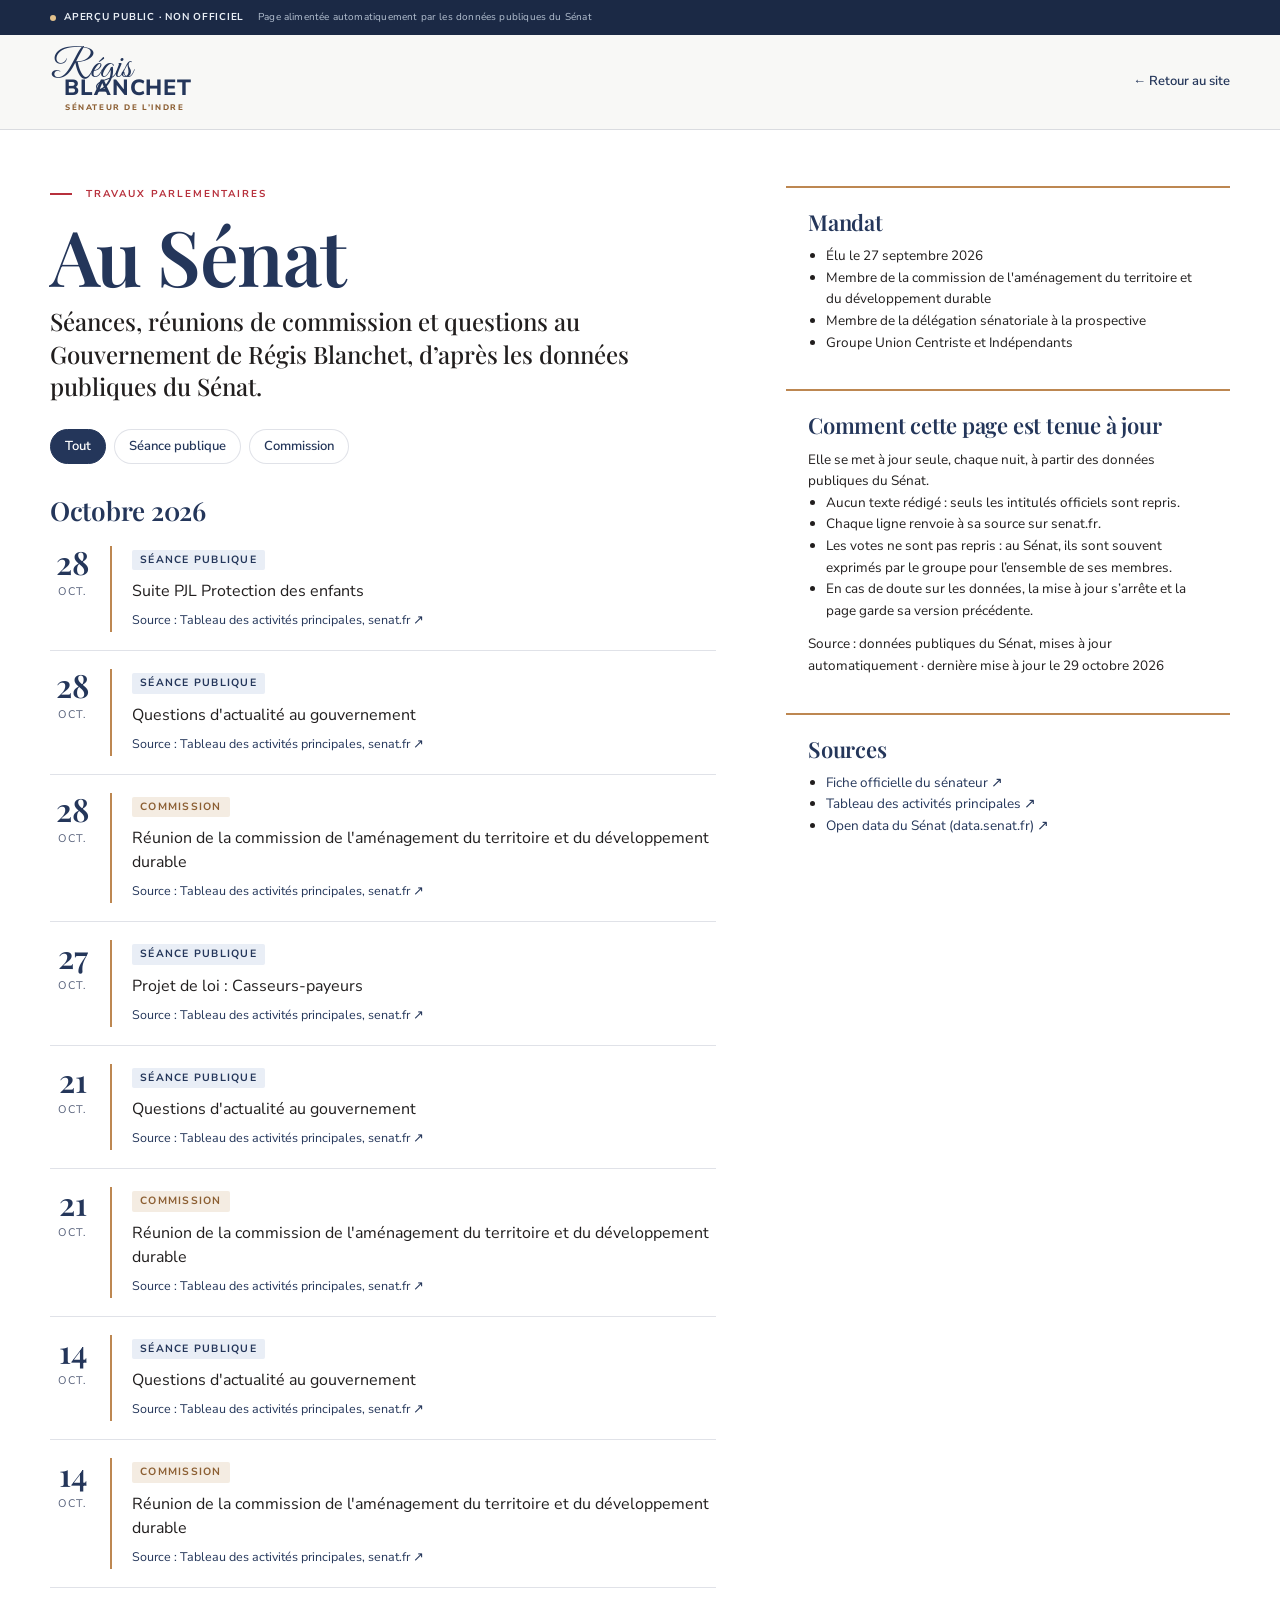
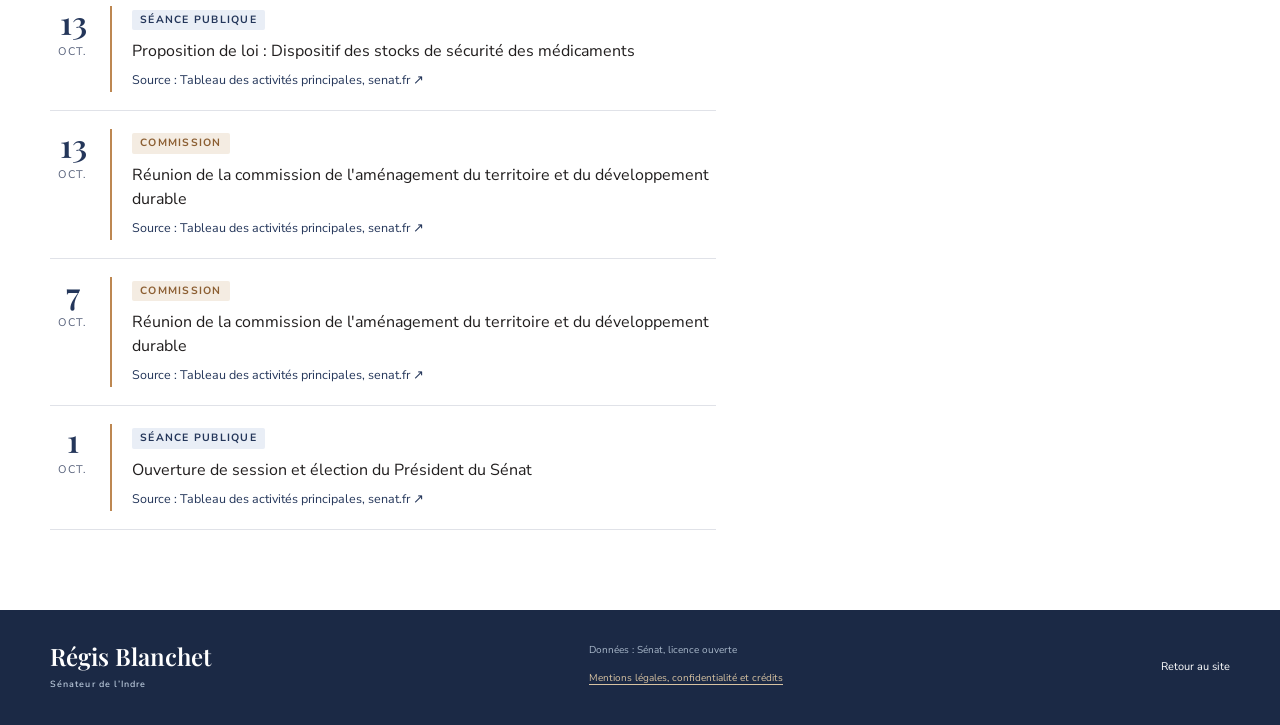
==== commit 407f514d: "Site : signature Régis Blanchet en en-tête, portrait seul dans « Dans l'Indre », actualité du 28 oct" ====
--- a/au-senat.html
+++ b/au-senat.html
@@ -15,7 +15,7 @@
 <body>
   <div class="prototype-bar"><div class="shell prototype-inner"><span class="prototype-chip"><span class="live-dot"></span>APERÇU PUBLIC · NON OFFICIEL</span><span class="prototype-caption">Page alimentée automatiquement par les données publiques du Sénat</span></div></div>
   <header class="site-header"><div class="shell header-inner">
-    <a class="brand" href="index.html" aria-label="Retour à l’accueil"><span class="brand-mark"><img src="assets/logos/rb-monogramme.png" alt="" width="66" height="44"></span><span class="brand-wordmark"><strong>Régis Blanchet</strong><small>SÉNATEUR DE L’INDRE</small></span></a>
+    <a class="brand" href="index.html" aria-label="Retour à l’accueil"><span class="brand-sig"><span class="sig-prenom">Régis</span><span class="sig-nom">BLANCHET</span><span class="sig-fonction">SÉNATEUR DE L’INDRE</span></span></a>
     <a class="r-back-top" href="index.html#mandat">← Retour au site</a>
   </div></header>
   <main id="au-senat" class="rencontre-page tv-page">
--- a/assets/css/fonts.css
+++ b/assets/css/fonts.css
@@ -19,3 +19,5 @@
 @font-face{font-family:'Nunito Sans';font-style:italic;font-weight:700;font-display:swap;src:url(../fonts/nunito-sans-latin-700-italic.woff2) format('woff2')}
 @font-face{font-family:'Nunito Sans';font-style:normal;font-weight:800;font-display:swap;src:url(../fonts/nunito-sans-latin-800-normal.woff2) format('woff2')}
 @font-face{font-family:'Nunito Sans';font-style:italic;font-weight:800;font-display:swap;src:url(../fonts/nunito-sans-latin-800-italic.woff2) format('woff2')}
+@font-face{font-family:'Great Vibes';font-style:normal;font-weight:400;font-display:swap;src:url(../fonts/great-vibes-latin-400-normal.woff2) format('woff2')}
+@font-face{font-family:'Great Vibes';font-style:normal;font-weight:400;font-display:swap;unicode-range:U+0100-024F;src:url(../fonts/great-vibes-latin-ext-400-normal.woff2) format('woff2')}
--- a/assets/css/style.css
+++ b/assets/css/style.css
@@ -359,3 +359,5 @@
 
 /* Charte du 22 octobre 2026 (journal de campagne) : titres Playfair gras, surtitres rouges */
 h1,h2,h3{font-weight:700;letter-spacing:-.01em}em{font-weight:600}.section-overline{color:var(--tie-bordeaux)}.overline-square{background:var(--tie-bordeaux)}.hero h1{font-size:clamp(46px,5.4vw,74px);letter-spacing:-.02em;line-height:1.02}.hero h1 em{font-weight:700;letter-spacing:-.02em}.brand-mark{background:none;width:auto;height:44px;padding:0}.brand-mark img{height:44px;width:auto;display:block}
+/* Signature validée le 29/10/2026 : « Régis » manuscrit, « BLANCHET » en capitales, fonction en dessous. Remplace le monogramme RB dans l'en-tête. */
+.brand-sig{display:flex;flex-direction:column;line-height:1}.brand-sig .sig-prenom{font:400 38px/.9 'Great Vibes',cursive;color:var(--navy);margin-left:1px}.brand-sig .sig-nom{font:900 22px/1 var(--sans);letter-spacing:.04em;color:var(--navy);margin:-9px 0 0 14px}.brand-sig .sig-fonction{font:800 8px/1 var(--sans);letter-spacing:.2em;color:var(--terracotta-deep);margin:5px 0 0 15px}@media(max-width:640px){.brand-sig .sig-prenom{font-size:32px}.brand-sig .sig-nom{font-size:19px;margin-top:-8px}.brand-sig .sig-fonction{font-size:7px}}
